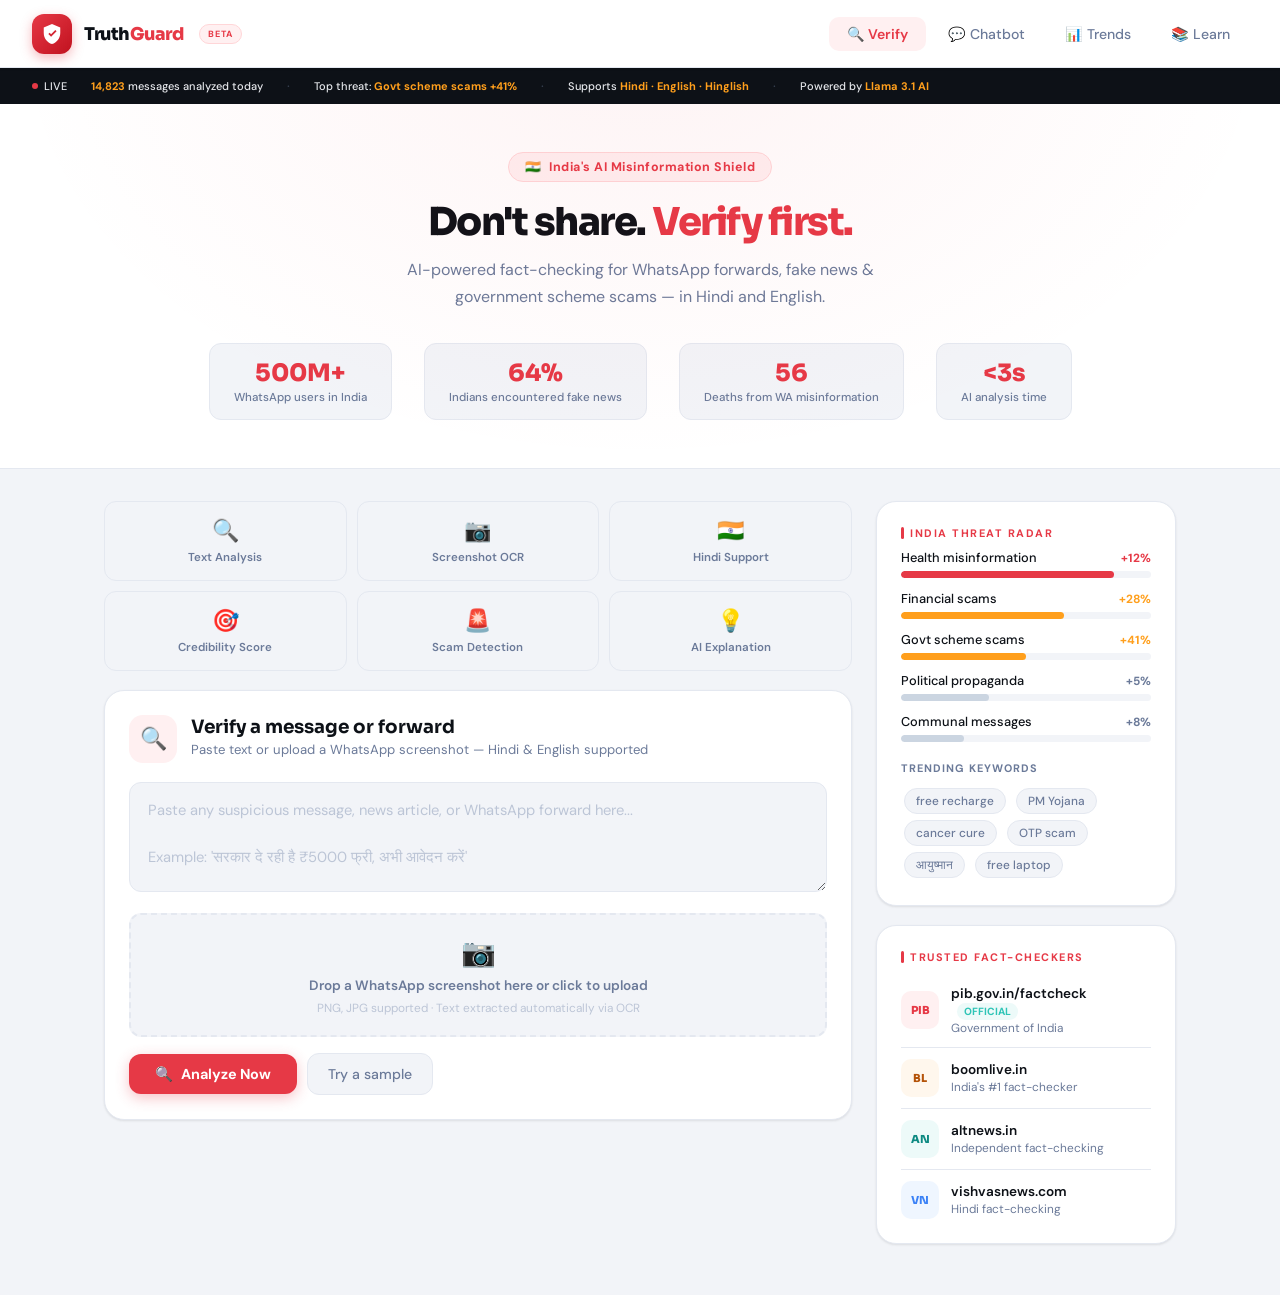
==== index.html @ 15c0749d "TruthGuard AI prototype" ====
<!DOCTYPE html>
<html lang="en">
<head>
<meta charset="UTF-8"/>
<meta name="viewport" content="width=device-width, initial-scale=1.0"/>
<title>TruthGuard AI</title>
<link href="https://fonts.googleapis.com/css2?family=Sora:wght@300;400;500;600;700;800&family=DM+Sans:ital,wght@0,300;0,400;0,500;0,600;1,400&display=swap" rel="stylesheet"/>
<style>
:root {
  --white: #ffffff;
  --bg: #F2F4F8;
  --surface: #ffffff;
  --border: #E4E8F0;
  --text: #0D1117;
  --muted: #6B7A99;
  --red: #E63946;
  --red-light: #FFF0F1;
  --red-mid: #FFD6D8;
  --amber: #FF9F1C;
  --amber-light: #FFF7ED;
  --green: #2EC4B6;
  --green-light: #EDFAF9;
  --blue: #3B82F6;
  --blue-light: #EFF6FF;
  --purple: #8B5CF6;
  --purple-light: #F5F3FF;
  --shadow-sm: 0 1px 3px rgba(0,0,0,0.06), 0 1px 2px rgba(0,0,0,0.04);
  --shadow: 0 4px 16px rgba(0,0,0,0.08);
  --shadow-lg: 0 12px 40px rgba(0,0,0,0.12);
  --radius: 20px;
  --radius-sm: 12px;
}
 
* { margin: 0; padding: 0; box-sizing: border-box; }
body { background: var(--bg); color: var(--text); font-family: 'DM Sans', sans-serif; min-height: 100vh; }
h1,h2,h3,h4 { font-family: 'Sora', sans-serif; }
 
/* ── SCROLLBAR ── */
::-webkit-scrollbar { width: 4px; }
::-webkit-scrollbar-track { background: transparent; }
::-webkit-scrollbar-thumb { background: var(--border); border-radius: 4px; }
 
/* ── NAV ── */
nav {
  background: var(--white);
  border-bottom: 1px solid var(--border);
  padding: 0 2rem;
  display: flex; align-items: center; justify-content: space-between;
  height: 68px;
  position: sticky; top: 0; z-index: 200;
  box-shadow: var(--shadow-sm);
}
.nav-brand { display: flex; align-items: center; gap: 12px; }
.nav-logo {
  width: 40px; height: 40px;
  background: linear-gradient(135deg, var(--red) 0%, #C1121F 100%);
  border-radius: 12px;
  display: flex; align-items: center; justify-content: center;
  box-shadow: 0 4px 12px rgba(230,57,70,0.35);
}
.nav-logo svg { width: 22px; height: 22px; fill: white; }
.nav-name { font-family: 'Sora', sans-serif; font-size: 1.1rem; font-weight: 800; color: var(--text); letter-spacing: -0.5px; }
.nav-name span { color: var(--red); }
.nav-pill { background: var(--red-light); color: var(--red); font-size: 9px; font-weight: 700; padding: 3px 8px; border-radius: 20px; letter-spacing: 1px; border: 1px solid var(--red-mid); margin-left: 4px; }
.nav-tabs { display: flex; gap: 4px; }
.tab-btn {
  background: none; border: none; color: var(--muted);
  padding: 8px 18px; border-radius: 10px;
  cursor: pointer; font-size: .88rem; font-weight: 500;
  transition: all .2s; font-family: 'DM Sans', sans-serif;
  display: flex; align-items: center; gap: 6px;
}
.tab-btn.active { background: var(--red-light); color: var(--red); font-weight: 600; }
.tab-btn:hover:not(.active) { background: var(--bg); color: var(--text); }
 
/* ── LIVE TICKER ── */
.ticker {
  background: var(--text);
  padding: 9px 2rem;
  display: flex; align-items: center; gap: 24px;
  font-size: 11px; color: #9CA3AF; overflow: hidden;
}
.ticker-live { display: flex; align-items: center; gap: 6px; }
.ticker-dot { width: 6px; height: 6px; background: var(--red); border-radius: 50%; animation: blink 1.5s infinite; flex-shrink: 0; }
@keyframes blink { 0%,100%{opacity:1;transform:scale(1)} 50%{opacity:.5;transform:scale(0.8)} }
.ticker-text { color: #E5E7EB; font-weight: 500; font-size: 11px; }
.ticker-text strong { color: #FF9F1C; font-weight: 700; }
.ticker-sep { color: #374151; font-size: 14px; }
 
/* ── HERO ── */
.hero {
  background: var(--white);
  padding: 3rem 2rem;
  text-align: center;
  border-bottom: 1px solid var(--border);
  position: relative; overflow: hidden;
}
.hero::before {
  content: '';
  position: absolute; inset: 0;
  background: radial-gradient(ellipse at 50% -20%, rgba(230,57,70,0.06) 0%, transparent 70%);
}
.hero-badge {
  display: inline-flex; align-items: center; gap: 8px;
  background: var(--red-light); color: var(--red);
  font-size: .78rem; font-weight: 700; padding: 6px 16px;
  border-radius: 20px; border: 1px solid var(--red-mid);
  margin-bottom: 1.2rem; letter-spacing: .5px;
}
.hero h1 {
  font-size: 2.4rem; font-weight: 800; color: var(--text);
  letter-spacing: -1.5px; line-height: 1.1;
  margin-bottom: .8rem;
}
.hero h1 span { color: var(--red); }
.hero p { color: var(--muted); font-size: 1rem; max-width: 520px; margin: 0 auto 2rem; line-height: 1.7; }
.hero-stats {
  display: flex; justify-content: center; gap: 2rem; flex-wrap: wrap;
}
.hero-stat {
  background: var(--bg); border-radius: var(--radius-sm);
  padding: 14px 24px; border: 1px solid var(--border);
}
.hero-stat-num { font-family: 'Sora', sans-serif; font-size: 1.5rem; font-weight: 800; color: var(--red); }
.hero-stat-label { font-size: .72rem; color: var(--muted); margin-top: 2px; font-weight: 500; }
 
/* ── MAIN ── */
.main { max-width: 1120px; margin: 0 auto; padding: 2rem 1.5rem; }
.layout { display: grid; grid-template-columns: 1fr 300px; gap: 1.5rem; align-items: start; }
.page { display: none; }
.page.active { display: block; }
 
/* ── CARDS ── */
.card {
  background: var(--white);
  border: 1px solid var(--border);
  border-radius: var(--radius);
  padding: 1.5rem;
  margin-bottom: 1.2rem;
  box-shadow: var(--shadow-sm);
  transition: box-shadow .2s;
}
.card:hover { box-shadow: var(--shadow); }
.card-tag {
  font-size: .68rem; font-weight: 700; letter-spacing: 1.5px;
  color: var(--red); text-transform: uppercase; margin-bottom: .6rem;
  display: flex; align-items: center; gap: 6px;
}
.card-tag::before { content:''; display:inline-block; width:3px; height:12px; background:var(--red); border-radius:2px; }
 
/* ── INPUT SECTION ── */
.input-top { display: flex; align-items: flex-start; gap: 14px; margin-bottom: 1.2rem; }
.input-icon-wrap {
  width: 48px; height: 48px; flex-shrink: 0;
  background: var(--red-light); border-radius: 14px;
  display: flex; align-items: center; justify-content: center; font-size: 22px;
}
.input-heading { font-family: 'Sora', sans-serif; font-size: 1.15rem; font-weight: 700; color: var(--text); margin-bottom: 3px; }
.input-sub { font-size: .82rem; color: var(--muted); }
textarea {
  width: 100%; background: var(--bg); border: 1.5px solid var(--border);
  border-radius: var(--radius-sm); color: var(--text);
  padding: 1rem 1.1rem; font-size: .92rem; resize: vertical; min-height: 110px;
  font-family: 'DM Sans', sans-serif; transition: all .2s; line-height: 1.6;
}
textarea:focus { outline: none; border-color: var(--red); background: var(--white); box-shadow: 0 0 0 3px rgba(230,57,70,0.08); }
textarea::placeholder { color: #BCC5D6; }
 
/* ── UPLOAD ── */
.upload-zone {
  border: 2px dashed var(--border); border-radius: var(--radius-sm);
  padding: 1.2rem; text-align: center; cursor: pointer;
  transition: all .25s; background: var(--bg); margin: 1rem 0;
  display: flex; flex-direction: column; align-items: center; gap: 6px;
}
.upload-zone:hover { border-color: var(--red); background: var(--red-light); }
.upload-zone-icon { font-size: 28px; }
.upload-zone-text { font-size: .85rem; font-weight: 600; color: var(--muted); }
.upload-zone-sub { font-size: .74rem; color: #BCC5D6; }
 
/* ── BUTTONS ── */
.btn-row { display: flex; gap: 10px; align-items: center; flex-wrap: wrap; }
.btn-primary {
  background: var(--red); color: white; border: none;
  padding: 11px 26px; border-radius: 12px; font-size: .9rem; font-weight: 700;
  cursor: pointer; font-family: 'DM Sans', sans-serif;
  display: inline-flex; align-items: center; gap: 8px;
  box-shadow: 0 4px 14px rgba(230,57,70,0.3);
  transition: all .2s;
}
.btn-primary:hover { background: #C1121F; transform: translateY(-1px); box-shadow: 0 6px 20px rgba(230,57,70,0.4); }
.btn-primary:disabled { background: var(--border); color: var(--muted); cursor: not-allowed; transform: none; box-shadow: none; }
.btn-secondary {
  background: var(--bg); color: var(--muted); border: 1.5px solid var(--border);
  padding: 11px 20px; border-radius: 12px; font-size: .88rem; font-weight: 500;
  cursor: pointer; font-family: 'DM Sans', sans-serif; transition: all .2s;
}
.btn-secondary:hover { background: var(--border); color: var(--text); }
 
/* ── RESULT ── */
.result-top {
  display: flex; align-items: center; gap: 1.5rem; flex-wrap: wrap;
}
.score-circle {
  width: 90px; height: 90px; border-radius: 50%;
  border: 6px solid var(--border);
  display: flex; flex-direction: column; align-items: center; justify-content: center;
  flex-shrink: 0; transition: all .5s;
}
.score-num { font-family: 'Sora', sans-serif; font-size: 1.8rem; font-weight: 800; line-height: 1; }
.score-sub { font-size: .58rem; color: var(--muted); font-weight: 500; margin-top: 2px; }
.verdict-chip {
  display: inline-flex; align-items: center; gap: 7px;
  padding: 7px 16px; border-radius: 20px; font-weight: 700;
  font-size: .78rem; letter-spacing: .5px; border: 1.5px solid;
  font-family: 'Sora', sans-serif;
}
.verdict-dot { width: 7px; height: 7px; border-radius: 50%; flex-shrink: 0; }
 
/* ── TAGS ── */
.tags { display: flex; flex-wrap: wrap; gap: 7px; margin-top: .6rem; }
.tag {
  padding: 5px 13px; border-radius: 20px; font-size: .74rem; font-weight: 600;
  border: 1.5px solid; display: inline-flex; align-items: center; gap: 5px;
}
.tag-red { background: var(--red-light); color: #C1121F; border-color: var(--red-mid); }
.tag-amber { background: var(--amber-light); color: #B45309; border-color: #FDE68A; }
.tag-green { background: var(--green-light); color: #0D8A82; border-color: #A7F3D0; }
 
/* ── RED FLAGS ── */
.flag-item {
  display: flex; align-items: flex-start; gap: 10px;
  background: #FFFBF0; border: 1.5px solid #FDE68A;
  border-radius: 12px; padding: 11px 14px; margin-bottom: 8px;
}
.flag-emoji { font-size: 14px; flex-shrink: 0; margin-top: 1px; }
.flag-text { font-size: .83rem; color: #92400E; line-height: 1.5; }
 
/* ── EXPLANATION BOXES ── */
.explain-box {
  background: #F8FAFF; border: 1.5px solid #E0E7FF;
  border-radius: var(--radius-sm); padding: 1rem 1.1rem; margin-bottom: .8rem;
}
.explain-text { font-size: .88rem; color: #374151; line-height: 1.75; }
.hindi-box {
  background: #FFFBF5; border: 1.5px solid #FDE68A;
  border-radius: var(--radius-sm); padding: 1rem 1.1rem;
  display: flex; gap: 10px; align-items: flex-start;
}
.hindi-text { font-size: .85rem; color: #92400E; line-height: 1.7; }
 
/* ── ACTION BOX ── */
.action-box {
  background: var(--text); border-radius: var(--radius-sm);
  padding: 1rem 1.2rem; display: flex; align-items: center; gap: 12px; margin-bottom: 1rem;
}
.action-text { font-size: .88rem; color: #E5E7EB; line-height: 1.6; font-weight: 500; }
 
/* ── SOURCE LINKS ── */
.source-link {
  display: inline-flex; align-items: center; gap: 6px;
  background: var(--green-light); color: #0D8A82;
  border: 1.5px solid #A7F3D0; padding: 6px 14px;
  border-radius: 10px; font-size: .8rem; font-weight: 600;
  margin: 4px; text-decoration: none; transition: all .2s;
}
.source-link:hover { background: #D1FAF7; }
 
/* ── SIDEBAR ── */
.sidebar-section { margin-bottom: 1.2rem; }
.stat-row { margin-bottom: 12px; }
.stat-head { display: flex; justify-content: space-between; align-items: center; margin-bottom: 5px; }
.stat-name { font-size: .8rem; font-weight: 500; color: var(--text); }
.stat-change { font-size: .74rem; font-weight: 700; }
.stat-bar-bg { background: var(--bg); border-radius: 6px; height: 7px; overflow: hidden; }
.stat-bar { height: 7px; border-radius: 6px; transition: width 1.2s cubic-bezier(.22,1,.36,1); }
.kw-pill {
  display: inline-block; background: var(--bg); color: var(--muted);
  border: 1px solid var(--border); padding: 4px 11px;
  border-radius: 20px; font-size: .74rem; margin: 3px; font-weight: 500;
}
 
/* ── TRUSTED SOURCES LIST ── */
.source-row {
  display: flex; align-items: center; gap: 12px;
  padding: 11px 0; border-bottom: 1px solid var(--border);
}
.source-row:last-child { border-bottom: none; padding-bottom: 0; }
.source-avatar {
  width: 38px; height: 38px; border-radius: 10px;
  display: flex; align-items: center; justify-content: center;
  font-size: 11px; font-weight: 800; flex-shrink: 0;
  font-family: 'Sora', sans-serif;
}
.source-name { font-size: .85rem; font-weight: 600; color: var(--text); }
.source-desc { font-size: .74rem; color: var(--muted); margin-top: 1px; }
.source-official { font-size: .65rem; font-weight: 700; color: var(--green); background: var(--green-light); padding: 2px 7px; border-radius: 10px; margin-left: 6px; }
 
/* ── FEATURE ICONS ROW ── */
.feature-grid { display: grid; grid-template-columns: repeat(3,1fr); gap: 10px; }
.feature-item {
  background: var(--bg); border-radius: var(--radius-sm);
  padding: 14px 10px; text-align: center; border: 1.5px solid var(--border);
  transition: all .2s; cursor: default;
}
.feature-item:hover { border-color: var(--red); background: var(--red-light); }
.feature-icon { font-size: 22px; margin-bottom: 6px; }
.feature-label { font-size: .72rem; font-weight: 600; color: var(--muted); line-height: 1.3; }
 
/* ── CHAT ── */
.chat-box {
  height: 360px; overflow-y: auto;
  background: var(--bg); border: 1.5px solid var(--border);
  border-radius: var(--radius-sm); padding: 1rem;
  margin-bottom: 1rem; display: flex; flex-direction: column; gap: .75rem;
}
.msg { max-width: 80%; padding: .75rem 1rem; border-radius: 16px; font-size: .88rem; line-height: 1.6; }
.msg.user { background: var(--red); color: white; align-self: flex-end; border-bottom-right-radius: 4px; }
.msg.bot { background: white; color: var(--text); align-self: flex-start; border-bottom-left-radius: 4px; border: 1.5px solid var(--border); }
.chat-row { display: flex; gap: 8px; }
.chat-row input {
  flex: 1; background: white; border: 1.5px solid var(--border);
  border-radius: 12px; color: var(--text); padding: 10px 14px;
  font-size: .9rem; font-family: 'DM Sans', sans-serif; transition: all .2s;
}
.chat-row input:focus { outline: none; border-color: var(--red); }
 
/* ── SUGGESTED ── */
.suggest-btn {
  width: 100%; background: var(--bg); border: 1.5px solid var(--border);
  border-radius: 10px; color: var(--text); padding: 10px 14px;
  margin-bottom: 7px; cursor: pointer; text-align: left;
  font-size: .82rem; font-weight: 500; font-family: 'DM Sans', sans-serif;
  transition: all .2s; display: flex; align-items: center; gap: 8px;
}
.suggest-btn:hover { border-color: var(--red); background: var(--red-light); color: var(--red); }
 
/* ── TRENDS ── */
.stat-card-grid { display: grid; grid-template-columns: 1fr 1fr; gap: 10px; margin-bottom: 1.2rem; }
.stat-card { border-radius: var(--radius-sm); padding: 16px; text-align: center; border: 1.5px solid; }
.stat-card-num { font-family: 'Sora', sans-serif; font-size: 1.6rem; font-weight: 800; }
.stat-card-label { font-size: .72rem; color: var(--muted); margin-top: 4px; line-height: 1.4; }
.total-band {
  background: var(--text); border-radius: var(--radius);
  padding: 1.4rem 1.5rem; margin-bottom: 1.2rem;
  display: flex; align-items: center; justify-content: space-between;
}
.total-band-num { font-family: 'Sora', sans-serif; font-size: 2.2rem; font-weight: 800; color: white; }
.total-band-label { font-size: .78rem; color: #9CA3AF; margin-top: 2px; }
.live-badge { background: var(--red); color: white; font-size: .68rem; font-weight: 700; padding: 5px 12px; border-radius: 20px; letter-spacing: .5px; }
 
/* ── LEARN ── */
.learn-card {
  background: white; border: 1.5px solid var(--border);
  border-radius: var(--radius); padding: 1.4rem;
  margin-bottom: 1rem; overflow: hidden; position: relative;
  box-shadow: var(--shadow-sm);
}
.learn-stripe {
  position: absolute; left: 0; top: 0; bottom: 0; width: 5px;
}
.learn-num { font-size: .68rem; font-weight: 700; letter-spacing: 1.5px; color: var(--muted); margin-bottom: .4rem; text-transform: uppercase; }
.learn-title { font-family: 'Sora', sans-serif; font-size: 1rem; font-weight: 700; color: var(--text); margin-bottom: .7rem; }
.learn-body { font-size: .85rem; color: var(--muted); line-height: 1.75; }
 
/* ── QUIZ ── */
.quiz-opt {
  width: 100%; background: var(--bg); border: 1.5px solid var(--border);
  border-radius: 12px; color: var(--text); padding: 11px 14px;
  margin-bottom: .6rem; cursor: pointer; text-align: left;
  font-size: .85rem; font-weight: 500; transition: all .2s;
  font-family: 'DM Sans', sans-serif;
}
.quiz-opt:hover:not(:disabled) { border-color: var(--red); background: var(--red-light); color: var(--red); }
.quiz-opt.correct { border-color: var(--green); background: var(--green-light); color: #0D8A82; }
.quiz-opt.wrong { border-color: var(--red); background: var(--red-light); color: var(--red); }
.quiz-opt:disabled { cursor: not-allowed; opacity: .7; }
 
/* ── RULES LIST ── */
.rule-item { display: flex; gap: 12px; align-items: flex-start; margin-bottom: 12px; }
.rule-num {
  width: 26px; height: 26px; border-radius: 8px; flex-shrink: 0;
  display: flex; align-items: center; justify-content: center;
  font-size: .78rem; font-weight: 700; font-family: 'Sora', sans-serif;
}
.rule-text { font-size: .83rem; color: var(--muted); line-height: 1.6; }
.rule-text strong { color: var(--text); }
 
/* ── MISC ── */
.spinner {
  display: inline-block; width: 16px; height: 16px;
  border: 2px solid var(--red-mid); border-top-color: var(--red);
  border-radius: 50%; animation: spin .7s linear infinite; vertical-align: middle;
}
@keyframes spin { to { transform: rotate(360deg); } }
.hidden { display: none !important; }
.section-label { font-size: .68rem; font-weight: 700; letter-spacing: 1.5px; color: var(--red); text-transform: uppercase; margin-bottom: .5rem; }
 
/* ── RESPONSIVE ── */
@media (max-width: 768px) {
  .layout { grid-template-columns: 1fr; }
  .hero h1 { font-size: 1.7rem; }
  .hero-stats { gap: 1rem; }
  .tab-btn { padding: 7px 10px; font-size: .8rem; }
  .ticker { gap: 12px; }
  .feature-grid { grid-template-columns: repeat(3,1fr); }
}
</style>
</head>
<body>
 
<!-- NAV -->
<nav>
  <div class="nav-brand">
    <div class="nav-logo">
      <svg viewBox="0 0 24 24"><path d="M12 1L3 5v6c0 5.55 3.84 10.74 9 12 5.16-1.26 9-6.45 9-12V5l-9-4zm-1 14l-3-3 1.41-1.41L11 12.17l4.59-4.58L17 9l-6 6z"/></svg>
    </div>
    <div>
      <div class="nav-name">Truth<span>Guard</span></div>
    </div>
    <span class="nav-pill">BETA</span>
  </div>
  <div class="nav-tabs">
    <button class="tab-btn active" onclick="showTab('check',this)">🔍 Verify</button>
    <button class="tab-btn" onclick="showTab('chat',this)">💬 Chatbot</button>
    <button class="tab-btn" onclick="showTab('trends',this)">📊 Trends</button>
    <button class="tab-btn" onclick="showTab('learn',this)">📚 Learn</button>
  </div>
</nav>
 
<!-- TICKER -->
<div class="ticker">
  <div class="ticker-live">
    <div class="ticker-dot"></div>
    <span class="ticker-text">LIVE</span>
  </div>
  <span class="ticker-text"><strong>14,823</strong> messages analyzed today</span>
  <span class="ticker-sep">·</span>
  <span class="ticker-text">Top threat: <strong>Govt scheme scams +41%</strong></span>
  <span class="ticker-sep">·</span>
  <span class="ticker-text">Supports <strong>Hindi · English · Hinglish</strong></span>
  <span class="ticker-sep">·</span>
  <span class="ticker-text">Powered by <strong>Llama 3.1 AI</strong></span>
</div>
 
<!-- HERO -->
<div class="hero">
  <div class="hero-badge">
    <span>🇮🇳</span> India's AI Misinformation Shield
  </div>
  <h1>Don't share. <span>Verify first.</span></h1>
  <p>AI-powered fact-checking for WhatsApp forwards, fake news & government scheme scams — in Hindi and English.</p>
  <div class="hero-stats">
    <div class="hero-stat">
      <div class="hero-stat-num">500M+</div>
      <div class="hero-stat-label">WhatsApp users in India</div>
    </div>
    <div class="hero-stat">
      <div class="hero-stat-num">64%</div>
      <div class="hero-stat-label">Indians encountered fake news</div>
    </div>
    <div class="hero-stat">
      <div class="hero-stat-num">56</div>
      <div class="hero-stat-label">Deaths from WA misinformation</div>
    </div>
    <div class="hero-stat">
      <div class="hero-stat-num">&lt;3s</div>
      <div class="hero-stat-label">AI analysis time</div>
    </div>
  </div>
</div>
 
<!-- MAIN -->
<div class="main">
 
<!-- ══ VERIFY PAGE ══ -->
<div id="tab-check" class="page active">
  <div class="layout">
    <div>
      <!-- Feature icons -->
      <div class="feature-grid" style="margin-bottom:1.2rem">
        <div class="feature-item">
          <div class="feature-icon">🔍</div>
          <div class="feature-label">Text Analysis</div>
        </div>
        <div class="feature-item">
          <div class="feature-icon">📷</div>
          <div class="feature-label">Screenshot OCR</div>
        </div>
        <div class="feature-item">
          <div class="feature-icon">🇮🇳</div>
          <div class="feature-label">Hindi Support</div>
        </div>
        <div class="feature-item">
          <div class="feature-icon">🎯</div>
          <div class="feature-label">Credibility Score</div>
        </div>
        <div class="feature-item">
          <div class="feature-icon">🚨</div>
          <div class="feature-label">Scam Detection</div>
        </div>
        <div class="feature-item">
          <div class="feature-icon">💡</div>
          <div class="feature-label">AI Explanation</div>
        </div>
      </div>
 
      <!-- Input card -->
      <div class="card">
        <div class="input-top">
          <div class="input-icon-wrap">🔍</div>
          <div>
            <div class="input-heading">Verify a message or forward</div>
            <div class="input-sub">Paste text or upload a WhatsApp screenshot — Hindi & English supported</div>
          </div>
        </div>
        <textarea id="inputText" placeholder="Paste any suspicious message, news article, or WhatsApp forward here...&#10;&#10;Example: 'सरकार दे रही है ₹5000 फ्री, अभी आवेदन करें'"></textarea>
        <div class="upload-zone" onclick="document.getElementById('imgInput').click()" id="uploadZone">
          <div class="upload-zone-icon">📷</div>
          <div class="upload-zone-text">Drop a WhatsApp screenshot here or click to upload</div>
          <div class="upload-zone-sub">PNG, JPG supported · Text extracted automatically via OCR</div>
        </div>
        <input type="file" id="imgInput" accept="image/*" style="display:none" onchange="handleImage(this)"/>
        <div class="btn-row">
          <button class="btn-primary" id="analyzeBtn" onclick="analyze()">
            <span>🔍</span> Analyze Now
          </button>
          <button class="btn-secondary" onclick="loadSample()">Try a sample</button>
          <span id="loadingSpinner" class="hidden" style="font-size:.85rem;color:var(--muted)">
            <span class="spinner"></span> Analyzing...
          </span>
        </div>
      </div>
 
      <!-- Result -->
      <div id="resultSection" class="hidden">
        <div class="card">
          <div class="card-tag">Analysis result</div>
          <div class="result-top">
            <div class="score-circle" id="scoreRing">
              <span class="score-num" id="scoreNum">--</span>
              <span class="score-sub">/ 100</span>
            </div>
            <div style="flex:1">
              <div style="margin-bottom:.8rem">
                <span class="verdict-chip" id="verdictBadge">
                  <span class="verdict-dot" id="verdictDot"></span>
                  <span id="verdictText">--</span>
                </span>
              </div>
              <div style="font-size:.72rem;font-weight:700;letter-spacing:1px;color:var(--muted);text-transform:uppercase;margin-bottom:.4rem">Manipulation Techniques</div>
              <div id="techTags" class="tags"></div>
            </div>
          </div>
        </div>
 
        <div class="card">
          <div class="card-tag">Red flags detected</div>
          <div id="redFlags"></div>
        </div>
 
        <div class="card">
          <div class="card-tag">Why is this suspicious?</div>
          <div class="explain-box">
            <p class="explain-text" id="explanation"></p>
          </div>
          <div class="hindi-box">
            <span style="font-size:1.2rem;flex-shrink:0">🇮🇳</span>
            <span class="hindi-text" id="explanationHindi"></span>
          </div>
        </div>
 
        <div class="card">
          <div class="card-tag">What should you do?</div>
          <div class="action-box">
            <span style="font-size:20px">💡</span>
            <span class="action-text" id="recommendedAction"></span>
          </div>
          <div style="font-size:.72rem;font-weight:700;letter-spacing:1px;color:var(--muted);text-transform:uppercase;margin-bottom:.6rem">Verify with trusted sources</div>
          <div id="factSources"></div>
        </div>
      </div>
    </div>
 
    <!-- SIDEBAR -->
    <div>
      <div class="card">
        <div class="card-tag">India threat radar</div>
        <div>
          <div class="stat-row">
            <div class="stat-head"><span class="stat-name">Health misinformation</span><span class="stat-change" style="color:var(--red)">+12%</span></div>
            <div class="stat-bar-bg"><div class="stat-bar" style="background:var(--red);width:85%"></div></div>
          </div>
          <div class="stat-row">
            <div class="stat-head"><span class="stat-name">Financial scams</span><span class="stat-change" style="color:var(--amber)">+28%</span></div>
            <div class="stat-bar-bg"><div class="stat-bar" style="background:var(--amber);width:65%"></div></div>
          </div>
          <div class="stat-row">
            <div class="stat-head"><span class="stat-name">Govt scheme scams</span><span class="stat-change" style="color:var(--amber)">+41%</span></div>
            <div class="stat-bar-bg"><div class="stat-bar" style="background:var(--amber);width:50%"></div></div>
          </div>
          <div class="stat-row">
            <div class="stat-head"><span class="stat-name">Political propaganda</span><span class="stat-change" style="color:var(--muted)">+5%</span></div>
            <div class="stat-bar-bg"><div class="stat-bar" style="background:#CBD5E1;width:35%"></div></div>
          </div>
          <div class="stat-row">
            <div class="stat-head"><span class="stat-name">Communal messages</span><span class="stat-change" style="color:var(--muted)">+8%</span></div>
            <div class="stat-bar-bg"><div class="stat-bar" style="background:#CBD5E1;width:25%"></div></div>
          </div>
        </div>
        <div style="margin-top:1.2rem">
          <div style="font-size:.68rem;font-weight:700;letter-spacing:1px;color:var(--muted);text-transform:uppercase;margin-bottom:.6rem">Trending keywords</div>
          <div>
            <span class="kw-pill">free recharge</span>
            <span class="kw-pill">PM Yojana</span>
            <span class="kw-pill">cancer cure</span>
            <span class="kw-pill">OTP scam</span>
            <span class="kw-pill">आयुष्मान</span>
            <span class="kw-pill">free laptop</span>
          </div>
        </div>
      </div>
 
      <div class="card">
        <div class="card-tag">Trusted fact-checkers</div>
        <div class="source-row">
          <div class="source-avatar" style="background:#FFF0F1;color:var(--red)">PIB</div>
          <div>
            <div class="source-name">pib.gov.in/factcheck <span class="source-official">OFFICIAL</span></div>
            <div class="source-desc">Government of India</div>
          </div>
        </div>
        <div class="source-row">
          <div class="source-avatar" style="background:var(--amber-light);color:#B45309">BL</div>
          <div>
            <div class="source-name">boomlive.in</div>
            <div class="source-desc">India's #1 fact-checker</div>
          </div>
        </div>
        <div class="source-row">
          <div class="source-avatar" style="background:var(--green-light);color:#0D8A82">AN</div>
          <div>
            <div class="source-name">altnews.in</div>
            <div class="source-desc">Independent fact-checking</div>
          </div>
        </div>
        <div class="source-row">
          <div class="source-avatar" style="background:var(--blue-light);color:var(--blue)">VN</div>
          <div>
            <div class="source-name">vishvasnews.com</div>
            <div class="source-desc">Hindi fact-checking</div>
          </div>
        </div>
      </div>
    </div>
  </div>
</div>
 
<!-- ══ CHATBOT PAGE ══ -->
<div id="tab-chat" class="page">
  <div class="layout">
    <div>
      <div class="card">
        <div class="input-top" style="margin-bottom:1rem">
          <div class="input-icon-wrap">💬</div>
          <div>
            <div class="input-heading">AI Fact-Check Assistant</div>
            <div class="input-sub">Ask about any claim, forward, or news story in Hindi or English</div>
          </div>
        </div>
        <div class="chat-box" id="chatBox">
          <div class="msg bot">👋 Hi! I'm TruthGuard AI. Paste any suspicious message or ask me to fact-check a claim — in Hindi or English.</div>
        </div>
        <div class="chat-row">
          <input type="text" id="chatInput" placeholder="Ask me to fact-check something..." onkeydown="if(event.key==='Enter')sendChat()"/>
          <button class="btn-primary" onclick="sendChat()">Send</button>
        </div>
      </div>
    </div>
    <div>
      <div class="card">
        <div class="card-tag">Suggested questions</div>
        <button class="suggest-btn" onclick="askSuggested('Is the PM Kisan ₹8000 bonus scheme real?')">
          <span>🏛️</span> Is the PM Kisan ₹8000 bonus real?
        </button>
        <button class="suggest-btn" onclick="askSuggested('How do I identify a WhatsApp scam message?')">
          <span>📱</span> How to identify a WhatsApp scam?
        </button>
        <button class="suggest-btn" onclick="askSuggested('What is boomlive.in and how do I use it?')">
          <span>🔎</span> What is boomlive.in?
        </button>
        <button class="suggest-btn" onclick="askSuggested('How can I verify a government scheme in India?')">
          <span>✅</span> How to verify a govt scheme?
        </button>
        <button class="suggest-btn" onclick="askSuggested('क्या यह सच है कि सरकार फ्री मोबाइल दे रही है?')">
          <span>🇮🇳</span> क्या सरकार फ्री मोबाइल दे रही है?
        </button>
      </div>
    </div>
  </div>
</div>
 
<!-- ══ TRENDS PAGE ══ -->
<div id="tab-trends" class="page">
  <div class="layout">
    <div>
      <div class="total-band">
        <div>
          <div class="total-band-num">14,823</div>
          <div class="total-band-label">Messages analyzed today across India</div>
        </div>
        <div class="live-badge">● LIVE</div>
      </div>
      <div class="card">
        <div class="card-tag">Misinformation categories · India</div>
        <div id="trendsContent">
          <div class="stat-row" style="margin-bottom:16px">
            <div class="stat-head"><span class="stat-name">Health misinformation</span><span class="stat-change" style="color:var(--red)">2,847 · +12%</span></div>
            <div class="stat-bar-bg"><div class="stat-bar" style="background:var(--red);width:85%"></div></div>
          </div>
          <div class="stat-row" style="margin-bottom:16px">
            <div class="stat-head"><span class="stat-name">Financial scams</span><span class="stat-change" style="color:var(--amber)">2,103 · +28%</span></div>
            <div class="stat-bar-bg"><div class="stat-bar" style="background:var(--amber);width:65%"></div></div>
          </div>
          <div class="stat-row" style="margin-bottom:16px">
            <div class="stat-head"><span class="stat-name">Political propaganda</span><span class="stat-change" style="color:var(--muted)">1,876 · +5%</span></div>
            <div class="stat-bar-bg"><div class="stat-bar" style="background:#CBD5E1;width:55%"></div></div>
          </div>
          <div class="stat-row" style="margin-bottom:16px">
            <div class="stat-head"><span class="stat-name">Govt scheme scams</span><span class="stat-change" style="color:var(--amber)">1,654 · +41%</span></div>
            <div class="stat-bar-bg"><div class="stat-bar" style="background:var(--amber);width:48%"></div></div>
          </div>
          <div class="stat-row">
            <div class="stat-head"><span class="stat-name">Communal messages</span><span class="stat-change" style="color:var(--muted)">1,203 · +8%</span></div>
            <div class="stat-bar-bg"><div class="stat-bar" style="background:#CBD5E1;width:35%"></div></div>
          </div>
        </div>
      </div>
      <div class="card">
        <div class="card-tag">Trending keywords right now</div>
        <div>
          <span class="kw-pill">free recharge</span>
          <span class="kw-pill">PM Yojana</span>
          <span class="kw-pill">cancer cure</span>
          <span class="kw-pill">OTP scam</span>
          <span class="kw-pill">आयुष्मान</span>
          <span class="kw-pill">free laptop</span>
          <span class="kw-pill">WhatsApp forward</span>
          <span class="kw-pill">बीमारी का इलाज</span>
          <span class="kw-pill">5G radiation</span>
          <span class="kw-pill">Aadhaar scam</span>
        </div>
      </div>
    </div>
    <div>
      <div class="stat-card-grid">
        <div class="stat-card" style="background:var(--red-light);border-color:var(--red-mid)">
          <div class="stat-card-num" style="color:var(--red)">64%</div>
          <div class="stat-card-label">Indians encountered fake news in 2023</div>
        </div>
        <div class="stat-card" style="background:var(--amber-light);border-color:#FDE68A">
          <div class="stat-card-num" style="color:var(--amber)">500M+</div>
          <div class="stat-card-label">WhatsApp users in India</div>
        </div>
        <div class="stat-card" style="background:var(--green-light);border-color:#A7F3D0">
          <div class="stat-card-num" style="color:var(--green)">56</div>
          <div class="stat-card-label">Deaths linked to WA misinformation</div>
        </div>
        <div class="stat-card" style="background:var(--blue-light);border-color:#BFDBFE">
          <div class="stat-card-num" style="color:var(--blue)">12+</div>
          <div class="stat-card-label">Indian languages coming soon</div>
        </div>
      </div>
      <div class="card">
        <div class="card-tag">Most scammed states</div>
        <div style="font-size:.82rem;color:var(--muted);line-height:2">
          🔴 Uttar Pradesh — Financial scams<br>
          🟠 Maharashtra — Health misinformation<br>
          🟡 Bihar — Govt scheme scams<br>
          🟡 Rajasthan — Communal messages<br>
          🟢 Karnataka — Political propaganda
        </div>
      </div>
    </div>
  </div>
</div>
 
<!-- ══ LEARN PAGE ══ -->
<div id="tab-learn" class="page">
  <div class="layout">
    <div>
      <div class="learn-card">
        <div class="learn-stripe" style="background:var(--red)"></div>
        <div style="padding-left:16px">
          <div class="learn-num">Tactic 01</div>
          <div class="learn-title">🚨 Urgency triggers</div>
          <div class="learn-body">Fake messages create artificial time pressure to stop you from thinking critically. Phrases like <em>"Share in 2 hours"</em>, <em>"अभी करें वरना मौका जाएगा"</em>, or <em>"BREAKING — expires tonight"</em> are classic red flags. Real important news doesn't disappear in 2 hours. If a message pressures you to act immediately — pause and verify first.</div>
        </div>
      </div>
      <div class="learn-card">
        <div class="learn-stripe" style="background:var(--amber)"></div>
        <div style="padding-left:16px">
          <div class="learn-num" style="color:var(--amber)">Tactic 02</div>
          <div class="learn-title">😱 Fear-based messaging</div>
          <div class="learn-body">Content designed to scare you overrides rational thinking. Fake health cures, disease outbreak hoaxes, crime exaggeration, and religious threat messages all weaponize fear. The formula: create panic → bypass critical thinking → get shares. Always ask: does a verified news source confirm this?</div>
        </div>
      </div>
      <div class="learn-card">
        <div class="learn-stripe" style="background:var(--green)"></div>
        <div style="padding-left:16px">
          <div class="learn-num" style="color:var(--green)">Tactic 03</div>
          <div class="learn-title">🏛️ Fake government schemes</div>
          <div class="learn-body">India's most dangerous scam category. Messages claim the government is giving free money, phones, gas cylinders, or laptops. Real government schemes are announced only on <strong>pib.gov.in</strong> — never through WhatsApp forwards. Never click unofficial links or share your Aadhaar, OTP, or bank details.</div>
        </div>
      </div>
    </div>
    <div>
      <div class="card" style="margin-bottom:1.2rem">
        <div class="card-tag">Quick quiz</div>
        <div style="font-size:.95rem;font-weight:600;color:var(--text);margin-bottom:1rem;line-height:1.6;font-family:'Sora',sans-serif">You receive: "PM Modi announces ₹8000 for all families — share this link in 1 hour to apply." What do you do?</div>
        <button class="quiz-opt" onclick="quizAnswer(this,false)">Share immediately — sounds official</button>
        <button class="quiz-opt" onclick="quizAnswer(this,false)">Click the link to verify</button>
        <button class="quiz-opt" onclick="quizAnswer(this,true)">Check pib.gov.in — do not share or click</button>
        <button class="quiz-opt" onclick="quizAnswer(this,false)">Forward only to family, not publicly</button>
        <div id="quizFeedback" class="hidden" style="margin-top:1rem;padding:.9rem 1rem;border-radius:12px;font-size:.85rem;font-weight:500;line-height:1.6"></div>
      </div>
 
      <div class="card">
        <div class="card-tag">5 golden rules</div>
        <div class="rule-item">
          <div class="rule-num" style="background:var(--red-light);color:var(--red)">1</div>
          <div class="rule-text">Always check <strong>pib.gov.in</strong> for government scheme claims</div>
        </div>
        <div class="rule-item">
          <div class="rule-num" style="background:var(--amber-light);color:var(--amber)">2</div>
          <div class="rule-text">Never share your <strong>Aadhaar, OTP, or bank details</strong> from a forward</div>
        </div>
        <div class="rule-item">
          <div class="rule-num" style="background:var(--green-light);color:var(--green)">3</div>
          <div class="rule-text">If it says <strong>"forward to 10 people"</strong> — it's almost certainly fake</div>
        </div>
        <div class="rule-item">
          <div class="rule-num" style="background:var(--blue-light);color:var(--blue)">4</div>
          <div class="rule-text">Check <strong>boomlive.in</strong> or <strong>altnews.in</strong> before believing viral claims</div>
        </div>
        <div class="rule-item" style="margin-bottom:0">
          <div class="rule-num" style="background:var(--purple-light);color:var(--purple)">5</div>
          <div class="rule-text">When in doubt — <strong style="color:var(--red)">don't share</strong>. Sharing fake news makes you part of the problem</div>
        </div>
      </div>
    </div>
  </div>
</div>
 
</div><!-- end main -->
 
<script>
  const API = "http://127.0.0.1:5000";
  let chatHistory = [];
 
  function showTab(name, btn) {
    document.querySelectorAll('.page').forEach(p => p.classList.remove('active'));
    document.querySelectorAll('.tab-btn').forEach(b => b.classList.remove('active'));
    document.getElementById('tab-' + name).classList.add('active');
    btn.classList.add('active');
  }
 
  function loadSample() {
    document.getElementById('inputText').value = "🚨 URGENT: सरकार दे रही है सभी परिवारों को ₹8500! PM Kisan Yojana के तहत आज रात 12 बजे से पहले इस लिंक पर क्लिक करें और अपना Aadhaar नंबर दर्ज करें। यह ऑफर सिर्फ 2 घंटे के लिए है। 10 लोगों को forward करें वरना पैसे नहीं मिलेंगे। http://pmkisan-apply.xyz/free-money";
  }
 
  async function handleImage(input) {
    const file = input.files[0];
    if (!file) return;
    const zone = document.getElementById('uploadZone');
    zone.innerHTML = '<div class="upload-zone-icon"><span class="spinner"></span></div><div class="upload-zone-text">Extracting text from image...</div>';
    const form = new FormData();
    form.append('image', file);
    try {
      const res = await fetch(API + '/ocr', { method: 'POST', body: form });
      const data = await res.json();
      if (data.extracted_text) {
        document.getElementById('inputText').value = data.extracted_text;
        zone.innerHTML = '<div class="upload-zone-icon">✅</div><div class="upload-zone-text">Text extracted! Review above and click Analyze.</div>';
      } else {
        zone.innerHTML = '<div class="upload-zone-icon">❌</div><div class="upload-zone-text">Could not extract text. Try a clearer image.</div>';
      }
    } catch {
      zone.innerHTML = '<div class="upload-zone-icon">❌</div><div class="upload-zone-text">OCR failed. Make sure app.py is running.</div>';
    }
  }
 
  async function analyze() {
    const text = document.getElementById('inputText').value.trim();
    if (!text) { alert('Please paste some text first.'); return; }
    document.getElementById('analyzeBtn').disabled = true;
    document.getElementById('loadingSpinner').classList.remove('hidden');
    document.getElementById('resultSection').classList.add('hidden');
    try {
      const res = await fetch(API + '/analyze', {
        method: 'POST', headers: {'Content-Type':'application/json'},
        body: JSON.stringify({ text })
      });
      const data = await res.json();
      if (data.error) throw new Error(data.error);
      renderResult(data);
    } catch(e) {
      alert('Analysis failed: ' + e.message + '\n\nMake sure app.py is running.');
    } finally {
      document.getElementById('analyzeBtn').disabled = false;
      document.getElementById('loadingSpinner').classList.add('hidden');
    }
  }
 
  function renderResult(d) {
    const score = Number(d.credibility_score) || 0;
    const palettes = {
      red:    { border:'#E63946', bg:'#FFF0F1', text:'#C1121F', dot:'#E63946', chipBorder:'#FFD6D8' },
      orange: { border:'#FF9F1C', bg:'#FFF7ED', text:'#B45309', dot:'#FF9F1C', chipBorder:'#FDE68A' },
      yellow: { border:'#EAB308', bg:'#FEFCE8', text:'#854D0E', dot:'#EAB308', chipBorder:'#FEF08A' },
      green:  { border:'#2EC4B6', bg:'#EDFAF9', text:'#0D8A82', dot:'#2EC4B6', chipBorder:'#A7F3D0' }
    };
    const c = palettes[d.verdict_color] || palettes.orange;
 
    const ring = document.getElementById('scoreRing');
    ring.style.borderColor = c.border;
    ring.style.color = c.text;
    document.getElementById('scoreNum').textContent = score;
 
    const badge = document.getElementById('verdictBadge');
    badge.style.cssText = `background:${c.bg};color:${c.text};border-color:${c.chipBorder};display:inline-flex;align-items:center;gap:7px;padding:7px 16px;border-radius:20px;font-weight:700;font-size:.78rem;letter-spacing:.5px;border:1.5px solid;font-family:'Sora',sans-serif`;
    document.getElementById('verdictDot').style.cssText = `width:7px;height:7px;border-radius:50%;background:${c.dot};flex-shrink:0`;
    document.getElementById('verdictText').textContent = d.verdict || 'UNKNOWN';
 
    document.getElementById('techTags').innerHTML =
      (d.manipulation_techniques && d.manipulation_techniques.length)
        ? d.manipulation_techniques.map(t => `<span class="tag tag-red">⚠️ ${t}</span>`).join('')
        : '<span style="font-size:.82rem;color:var(--muted)">None detected</span>';
 
    document.getElementById('redFlags').innerHTML =
      (d.red_flags && d.red_flags.length)
        ? d.red_flags.map(f => `<div class="flag-item"><span class="flag-emoji">⚠️</span><span class="flag-text">"${f}"</span></div>`).join('')
        : '<div style="font-size:.85rem;color:var(--muted);padding:.5rem 0">No specific red flags found</div>';
 
    document.getElementById('explanation').textContent = d.explanation || '';
    document.getElementById('explanationHindi').textContent = d.explanation_hindi || '';
    document.getElementById('recommendedAction').textContent = d.recommended_action || '';
 
    document.getElementById('factSources').innerHTML =
      (d.fact_check_sources && d.fact_check_sources.length)
        ? d.fact_check_sources.map(s => {
            const url = s.startsWith('http') ? s : 'https://' + s;
            const label = s.replace(/https?:\/\//,'').split('/')[0];
            return `<a href="${url}" target="_blank" class="source-link">✅ ${label}</a>`;
          }).join('')
        : '';
 
    document.getElementById('resultSection').classList.remove('hidden');
    document.getElementById('resultSection').scrollIntoView({ behavior: 'smooth' });
  }
 
  async function sendChat() {
    const input = document.getElementById('chatInput');
    const msg = input.value.trim();
    if (!msg) return;
    input.value = '';
    appendChat(msg, 'user');
    const typingId = 'typing_' + Date.now();
    const box = document.getElementById('chatBox');
    box.innerHTML += `<div class="msg bot" id="${typingId}"><span class="spinner"></span> Thinking...</div>`;
    box.scrollTop = box.scrollHeight;
    chatHistory.push({ role: 'user', content: msg });
    try {
      const res = await fetch(API + '/chat', {
        method: 'POST', headers: {'Content-Type':'application/json'},
        body: JSON.stringify({ message: msg, history: chatHistory })
      });
      const data = await res.json();
      const reply = data.reply || 'Sorry, no response. Try again.';
      document.getElementById(typingId)?.remove();
      chatHistory.push({ role: 'assistant', content: reply });
      appendChat(reply, 'bot');
    } catch {
      document.getElementById(typingId)?.remove();
      appendChat('⚠️ Backend not reachable. Run: python app.py', 'bot');
    }
  }
 
  function appendChat(msg, type) {
    const box = document.getElementById('chatBox');
    box.innerHTML += `<div class="msg ${type}">${msg}</div>`;
    box.scrollTop = box.scrollHeight;
  }
 
  function askSuggested(q) {
    document.getElementById('chatInput').value = q;
    sendChat();
  }
 
  function quizAnswer(btn, correct) {
    document.querySelectorAll('.quiz-opt').forEach(b => b.disabled = true);
    btn.classList.add(correct ? 'correct' : 'wrong');
    if (!correct) document.querySelectorAll('.quiz-opt')[2].classList.add('correct');
    const fb = document.getElementById('quizFeedback');
    fb.classList.remove('hidden');
    fb.style.cssText = `background:${correct?'#EDFAF9':'#FFF0F1'};border:1.5px solid ${correct?'#A7F3D0':'#FFD6D8'};color:${correct?'#0D8A82':'#C1121F'};margin-top:1rem;padding:.9rem 1rem;border-radius:12px;font-size:.85rem;font-weight:500;line-height:1.6`;
    fb.textContent = correct
      ? '✅ Correct! Always verify on pib.gov.in. Never share unverified forwards.'
      : '❌ This is a scam pattern. Real government schemes never ask you to share WhatsApp messages or click unofficial links.';
  }
</script>
</body>
</html>
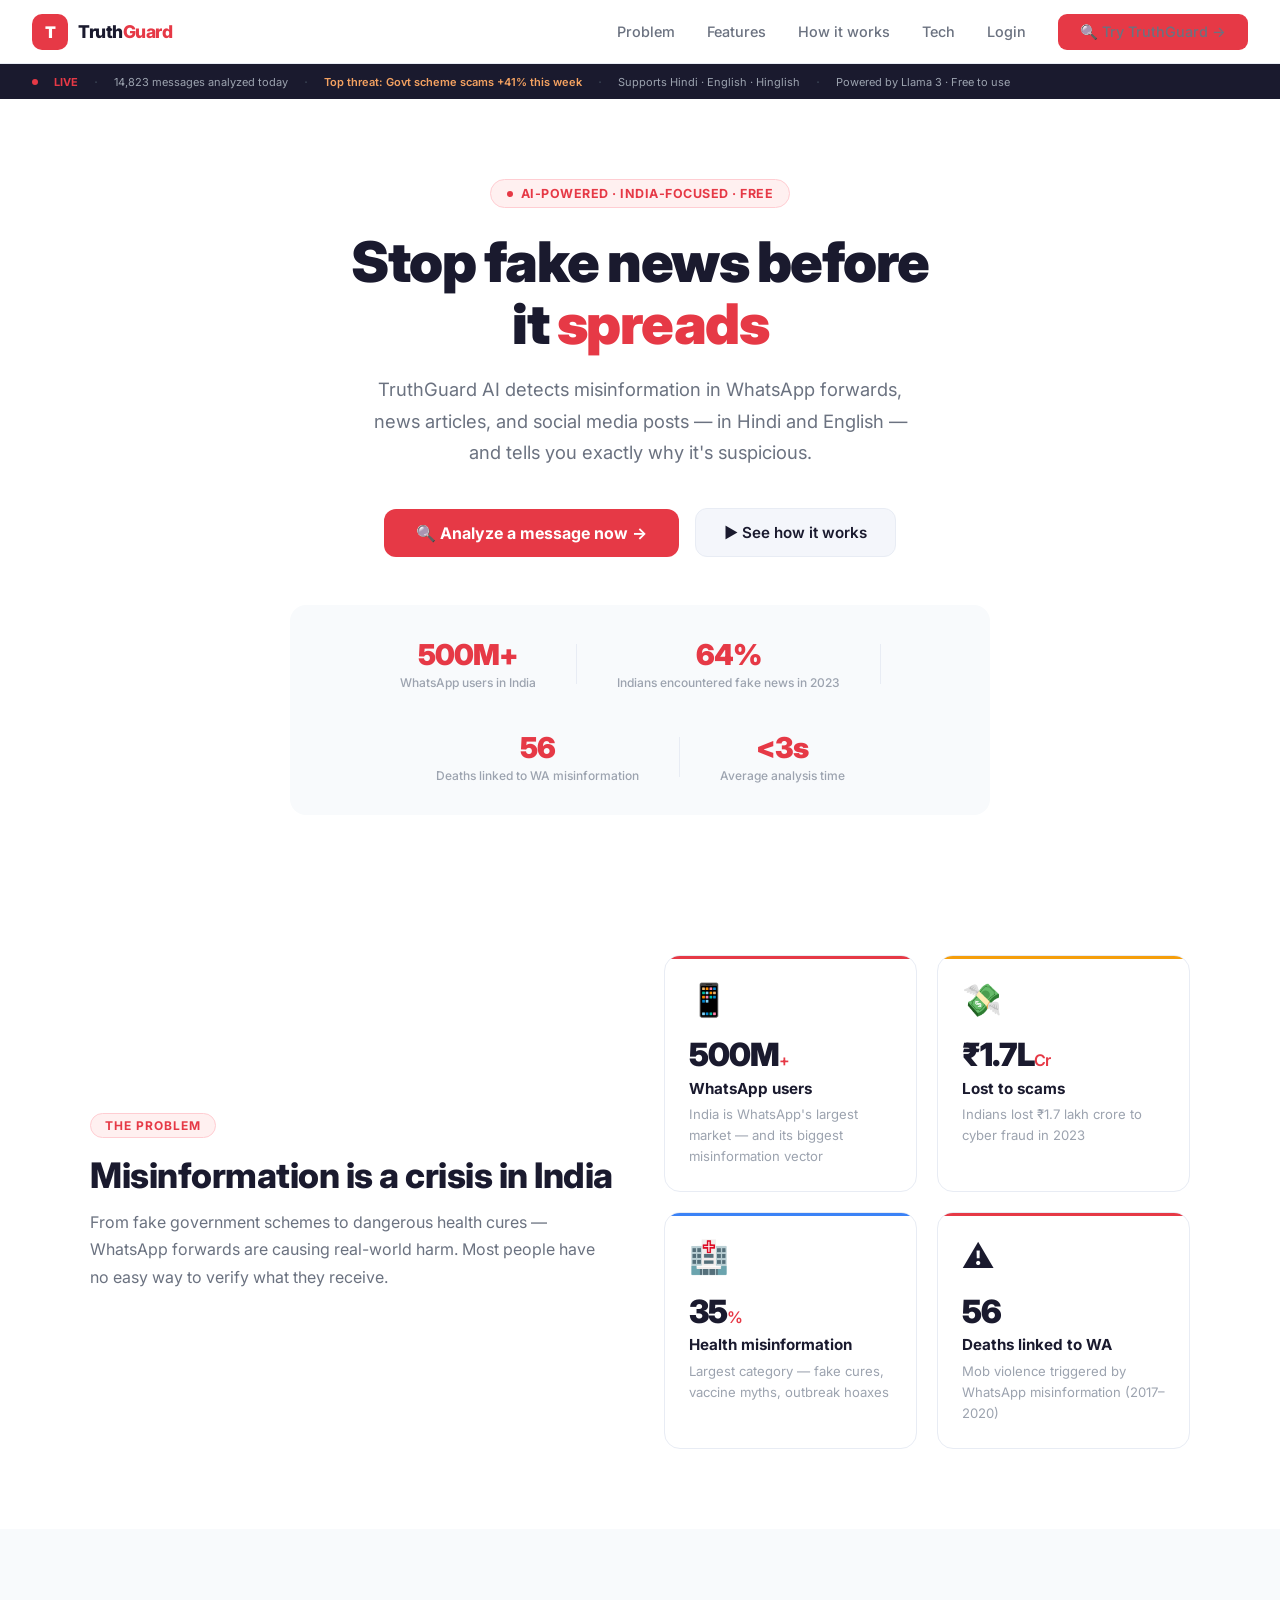
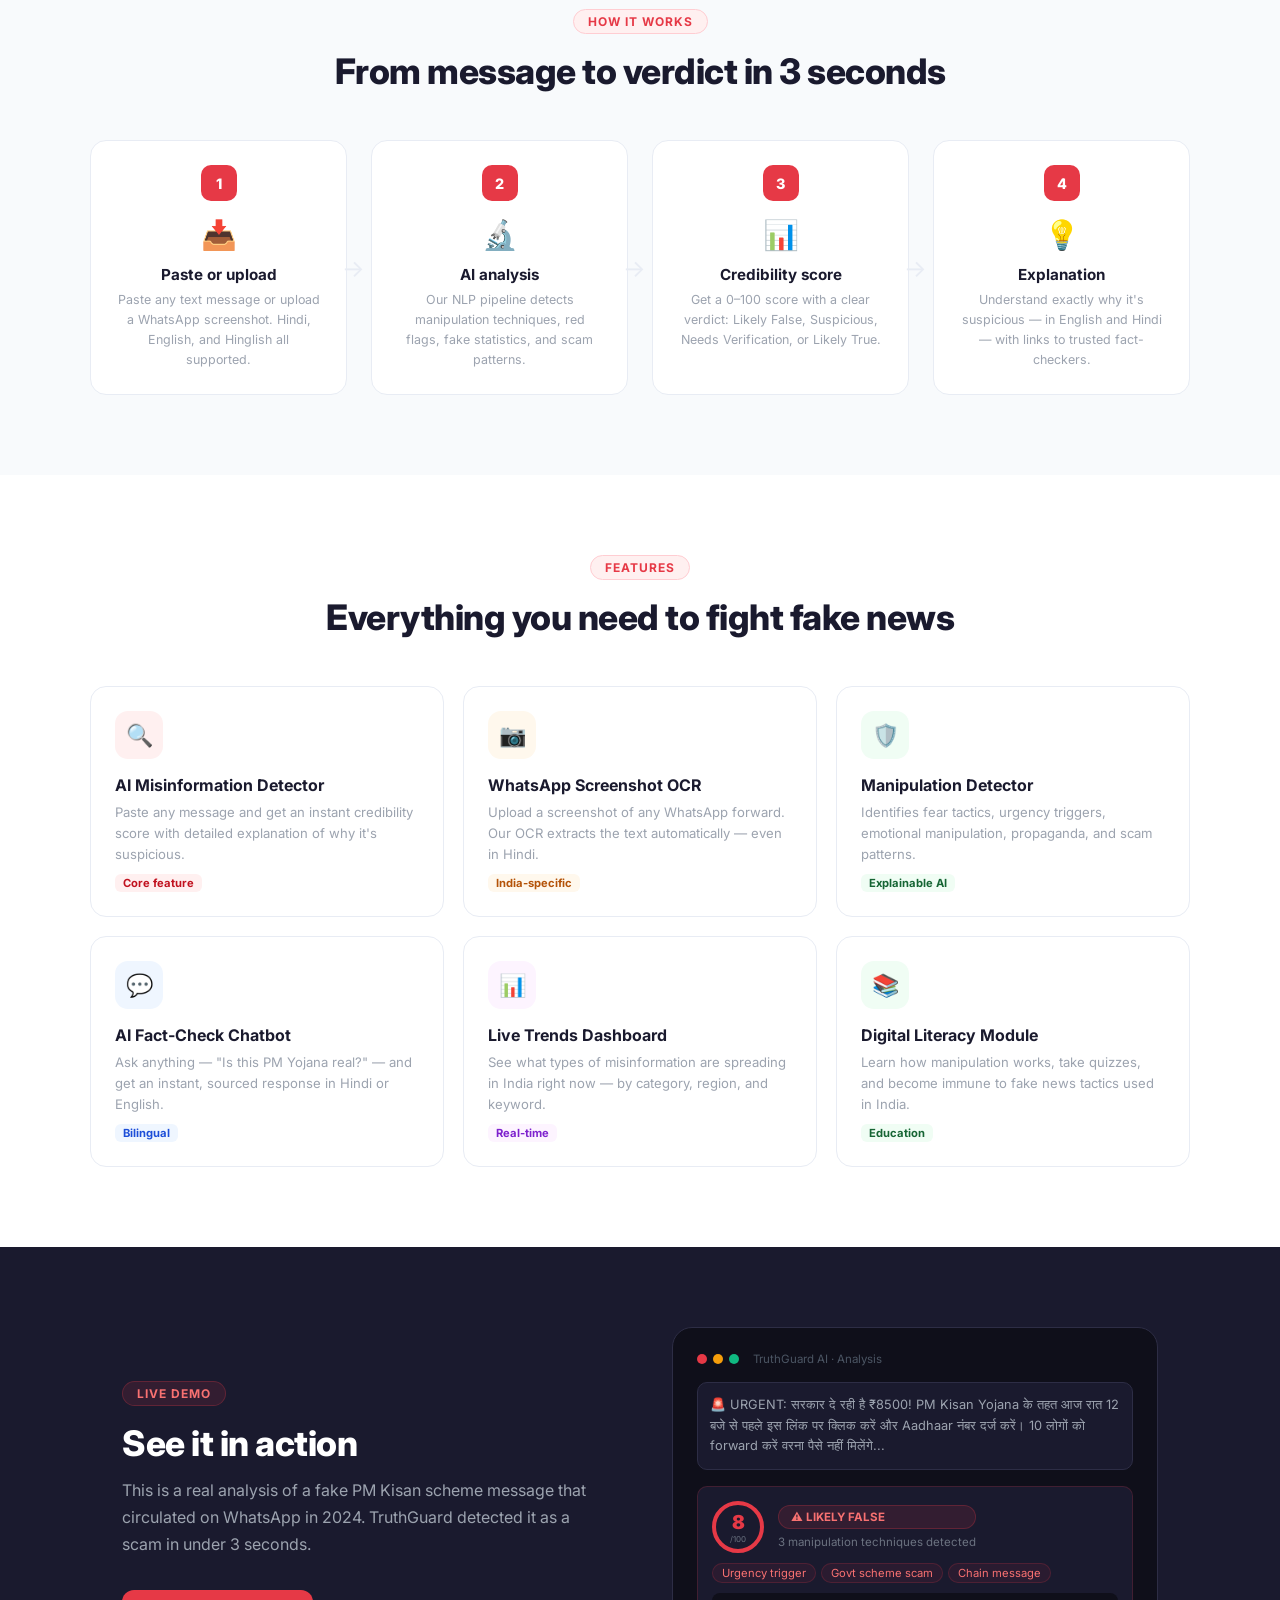
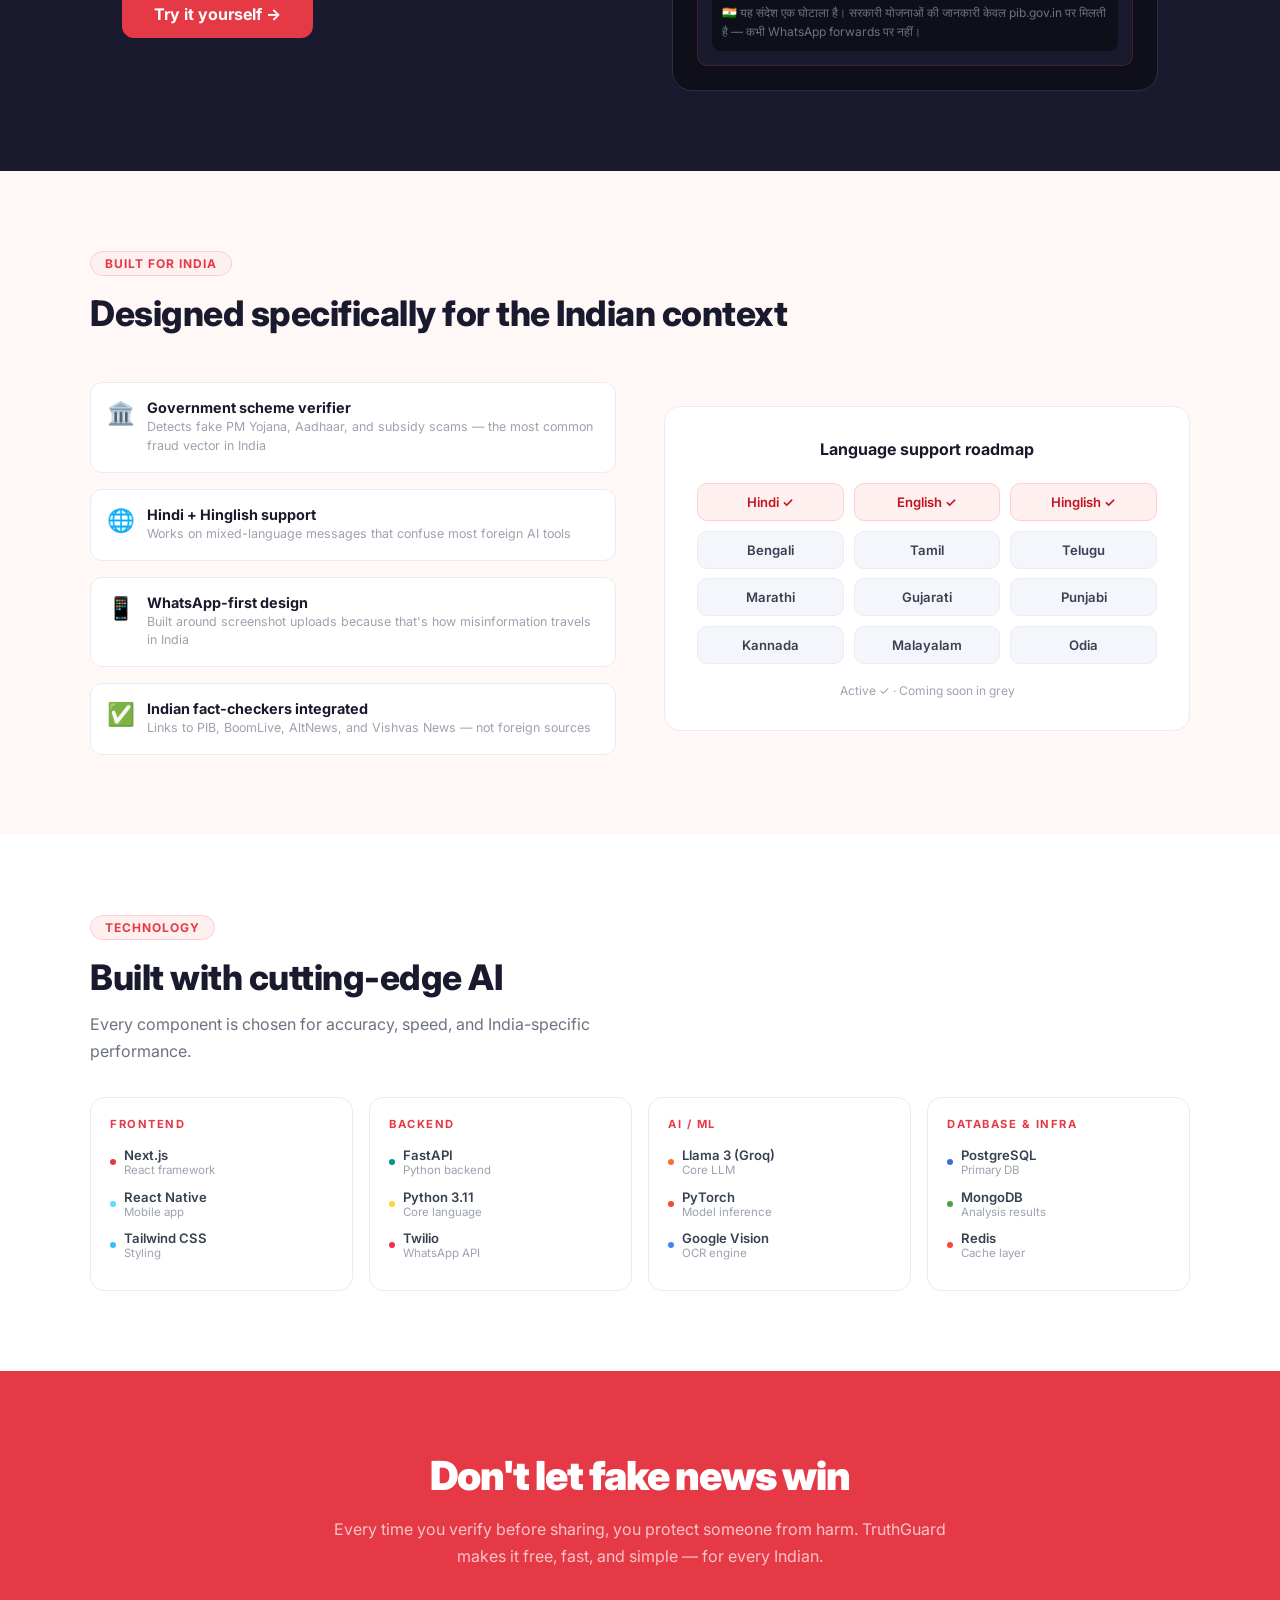
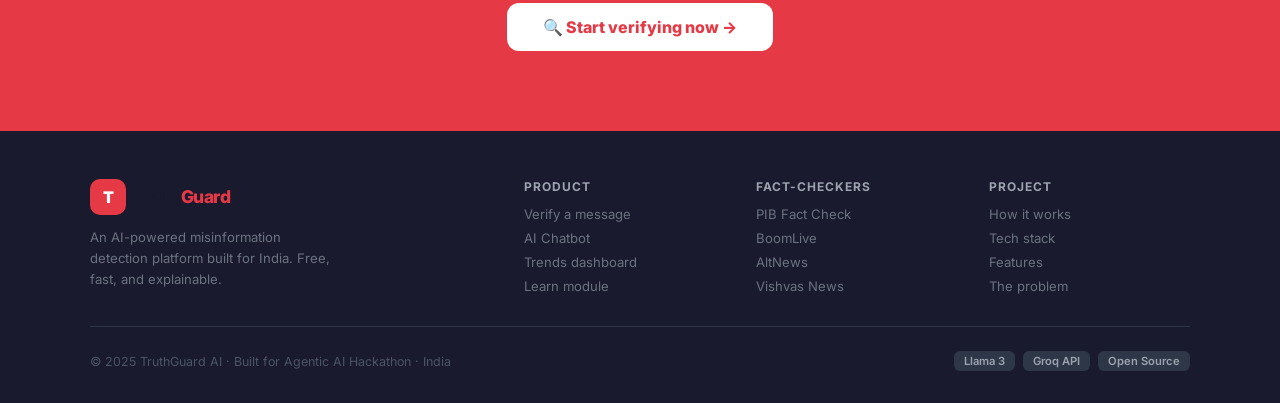
==== commit 7781fa12: "Add index.html landing page and login page" ====
--- a/index.html
+++ b/index.html
@@ -3,1011 +3,350 @@
 <head>
 <meta charset="UTF-8"/>
 <meta name="viewport" content="width=device-width, initial-scale=1.0"/>
-<title>TruthGuard AI</title>
-<link href="https://fonts.googleapis.com/css2?family=Sora:wght@300;400;500;600;700;800&family=DM+Sans:ital,wght@0,300;0,400;0,500;0,600;1,400&display=swap" rel="stylesheet"/>
+<title>TruthGuard AI — Fight Misinformation in India</title>
+<link href="https://fonts.googleapis.com/css2?family=Inter:wght@400;500;600;700;800;900&display=swap" rel="stylesheet"/>
 <style>
-:root {
-  --white: #ffffff;
-  --bg: #F2F4F8;
-  --surface: #ffffff;
-  --border: #E4E8F0;
-  --text: #0D1117;
-  --muted: #6B7A99;
-  --red: #E63946;
-  --red-light: #FFF0F1;
-  --red-mid: #FFD6D8;
-  --amber: #FF9F1C;
-  --amber-light: #FFF7ED;
-  --green: #2EC4B6;
-  --green-light: #EDFAF9;
-  --blue: #3B82F6;
-  --blue-light: #EFF6FF;
-  --purple: #8B5CF6;
-  --purple-light: #F5F3FF;
-  --shadow-sm: 0 1px 3px rgba(0,0,0,0.06), 0 1px 2px rgba(0,0,0,0.04);
-  --shadow: 0 4px 16px rgba(0,0,0,0.08);
-  --shadow-lg: 0 12px 40px rgba(0,0,0,0.12);
-  --radius: 20px;
-  --radius-sm: 12px;
-}
- 
-* { margin: 0; padding: 0; box-sizing: border-box; }
-body { background: var(--bg); color: var(--text); font-family: 'DM Sans', sans-serif; min-height: 100vh; }
-h1,h2,h3,h4 { font-family: 'Sora', sans-serif; }
- 
-/* ── SCROLLBAR ── */
-::-webkit-scrollbar { width: 4px; }
-::-webkit-scrollbar-track { background: transparent; }
-::-webkit-scrollbar-thumb { background: var(--border); border-radius: 4px; }
- 
-/* ── NAV ── */
-nav {
-  background: var(--white);
-  border-bottom: 1px solid var(--border);
-  padding: 0 2rem;
-  display: flex; align-items: center; justify-content: space-between;
-  height: 68px;
-  position: sticky; top: 0; z-index: 200;
-  box-shadow: var(--shadow-sm);
-}
-.nav-brand { display: flex; align-items: center; gap: 12px; }
-.nav-logo {
-  width: 40px; height: 40px;
-  background: linear-gradient(135deg, var(--red) 0%, #C1121F 100%);
-  border-radius: 12px;
-  display: flex; align-items: center; justify-content: center;
-  box-shadow: 0 4px 12px rgba(230,57,70,0.35);
-}
-.nav-logo svg { width: 22px; height: 22px; fill: white; }
-.nav-name { font-family: 'Sora', sans-serif; font-size: 1.1rem; font-weight: 800; color: var(--text); letter-spacing: -0.5px; }
-.nav-name span { color: var(--red); }
-.nav-pill { background: var(--red-light); color: var(--red); font-size: 9px; font-weight: 700; padding: 3px 8px; border-radius: 20px; letter-spacing: 1px; border: 1px solid var(--red-mid); margin-left: 4px; }
-.nav-tabs { display: flex; gap: 4px; }
-.tab-btn {
-  background: none; border: none; color: var(--muted);
-  padding: 8px 18px; border-radius: 10px;
-  cursor: pointer; font-size: .88rem; font-weight: 500;
-  transition: all .2s; font-family: 'DM Sans', sans-serif;
-  display: flex; align-items: center; gap: 6px;
-}
-.tab-btn.active { background: var(--red-light); color: var(--red); font-weight: 600; }
-.tab-btn:hover:not(.active) { background: var(--bg); color: var(--text); }
- 
-/* ── LIVE TICKER ── */
-.ticker {
-  background: var(--text);
-  padding: 9px 2rem;
-  display: flex; align-items: center; gap: 24px;
-  font-size: 11px; color: #9CA3AF; overflow: hidden;
-}
-.ticker-live { display: flex; align-items: center; gap: 6px; }
-.ticker-dot { width: 6px; height: 6px; background: var(--red); border-radius: 50%; animation: blink 1.5s infinite; flex-shrink: 0; }
-@keyframes blink { 0%,100%{opacity:1;transform:scale(1)} 50%{opacity:.5;transform:scale(0.8)} }
-.ticker-text { color: #E5E7EB; font-weight: 500; font-size: 11px; }
-.ticker-text strong { color: #FF9F1C; font-weight: 700; }
-.ticker-sep { color: #374151; font-size: 14px; }
- 
-/* ── HERO ── */
-.hero {
-  background: var(--white);
-  padding: 3rem 2rem;
-  text-align: center;
-  border-bottom: 1px solid var(--border);
-  position: relative; overflow: hidden;
-}
-.hero::before {
-  content: '';
-  position: absolute; inset: 0;
-  background: radial-gradient(ellipse at 50% -20%, rgba(230,57,70,0.06) 0%, transparent 70%);
-}
-.hero-badge {
-  display: inline-flex; align-items: center; gap: 8px;
-  background: var(--red-light); color: var(--red);
-  font-size: .78rem; font-weight: 700; padding: 6px 16px;
-  border-radius: 20px; border: 1px solid var(--red-mid);
-  margin-bottom: 1.2rem; letter-spacing: .5px;
-}
-.hero h1 {
-  font-size: 2.4rem; font-weight: 800; color: var(--text);
-  letter-spacing: -1.5px; line-height: 1.1;
-  margin-bottom: .8rem;
-}
-.hero h1 span { color: var(--red); }
-.hero p { color: var(--muted); font-size: 1rem; max-width: 520px; margin: 0 auto 2rem; line-height: 1.7; }
-.hero-stats {
-  display: flex; justify-content: center; gap: 2rem; flex-wrap: wrap;
-}
-.hero-stat {
-  background: var(--bg); border-radius: var(--radius-sm);
-  padding: 14px 24px; border: 1px solid var(--border);
-}
-.hero-stat-num { font-family: 'Sora', sans-serif; font-size: 1.5rem; font-weight: 800; color: var(--red); }
-.hero-stat-label { font-size: .72rem; color: var(--muted); margin-top: 2px; font-weight: 500; }
- 
-/* ── MAIN ── */
-.main { max-width: 1120px; margin: 0 auto; padding: 2rem 1.5rem; }
-.layout { display: grid; grid-template-columns: 1fr 300px; gap: 1.5rem; align-items: start; }
-.page { display: none; }
-.page.active { display: block; }
- 
-/* ── CARDS ── */
-.card {
-  background: var(--white);
-  border: 1px solid var(--border);
-  border-radius: var(--radius);
-  padding: 1.5rem;
-  margin-bottom: 1.2rem;
-  box-shadow: var(--shadow-sm);
-  transition: box-shadow .2s;
-}
-.card:hover { box-shadow: var(--shadow); }
-.card-tag {
-  font-size: .68rem; font-weight: 700; letter-spacing: 1.5px;
-  color: var(--red); text-transform: uppercase; margin-bottom: .6rem;
-  display: flex; align-items: center; gap: 6px;
-}
-.card-tag::before { content:''; display:inline-block; width:3px; height:12px; background:var(--red); border-radius:2px; }
- 
-/* ── INPUT SECTION ── */
-.input-top { display: flex; align-items: flex-start; gap: 14px; margin-bottom: 1.2rem; }
-.input-icon-wrap {
-  width: 48px; height: 48px; flex-shrink: 0;
-  background: var(--red-light); border-radius: 14px;
-  display: flex; align-items: center; justify-content: center; font-size: 22px;
-}
-.input-heading { font-family: 'Sora', sans-serif; font-size: 1.15rem; font-weight: 700; color: var(--text); margin-bottom: 3px; }
-.input-sub { font-size: .82rem; color: var(--muted); }
-textarea {
-  width: 100%; background: var(--bg); border: 1.5px solid var(--border);
-  border-radius: var(--radius-sm); color: var(--text);
-  padding: 1rem 1.1rem; font-size: .92rem; resize: vertical; min-height: 110px;
-  font-family: 'DM Sans', sans-serif; transition: all .2s; line-height: 1.6;
-}
-textarea:focus { outline: none; border-color: var(--red); background: var(--white); box-shadow: 0 0 0 3px rgba(230,57,70,0.08); }
-textarea::placeholder { color: #BCC5D6; }
- 
-/* ── UPLOAD ── */
-.upload-zone {
-  border: 2px dashed var(--border); border-radius: var(--radius-sm);
-  padding: 1.2rem; text-align: center; cursor: pointer;
-  transition: all .25s; background: var(--bg); margin: 1rem 0;
-  display: flex; flex-direction: column; align-items: center; gap: 6px;
-}
-.upload-zone:hover { border-color: var(--red); background: var(--red-light); }
-.upload-zone-icon { font-size: 28px; }
-.upload-zone-text { font-size: .85rem; font-weight: 600; color: var(--muted); }
-.upload-zone-sub { font-size: .74rem; color: #BCC5D6; }
- 
-/* ── BUTTONS ── */
-.btn-row { display: flex; gap: 10px; align-items: center; flex-wrap: wrap; }
-.btn-primary {
-  background: var(--red); color: white; border: none;
-  padding: 11px 26px; border-radius: 12px; font-size: .9rem; font-weight: 700;
-  cursor: pointer; font-family: 'DM Sans', sans-serif;
-  display: inline-flex; align-items: center; gap: 8px;
-  box-shadow: 0 4px 14px rgba(230,57,70,0.3);
-  transition: all .2s;
-}
-.btn-primary:hover { background: #C1121F; transform: translateY(-1px); box-shadow: 0 6px 20px rgba(230,57,70,0.4); }
-.btn-primary:disabled { background: var(--border); color: var(--muted); cursor: not-allowed; transform: none; box-shadow: none; }
-.btn-secondary {
-  background: var(--bg); color: var(--muted); border: 1.5px solid var(--border);
-  padding: 11px 20px; border-radius: 12px; font-size: .88rem; font-weight: 500;
-  cursor: pointer; font-family: 'DM Sans', sans-serif; transition: all .2s;
-}
-.btn-secondary:hover { background: var(--border); color: var(--text); }
- 
-/* ── RESULT ── */
-.result-top {
-  display: flex; align-items: center; gap: 1.5rem; flex-wrap: wrap;
-}
-.score-circle {
-  width: 90px; height: 90px; border-radius: 50%;
-  border: 6px solid var(--border);
-  display: flex; flex-direction: column; align-items: center; justify-content: center;
-  flex-shrink: 0; transition: all .5s;
-}
-.score-num { font-family: 'Sora', sans-serif; font-size: 1.8rem; font-weight: 800; line-height: 1; }
-.score-sub { font-size: .58rem; color: var(--muted); font-weight: 500; margin-top: 2px; }
-.verdict-chip {
-  display: inline-flex; align-items: center; gap: 7px;
-  padding: 7px 16px; border-radius: 20px; font-weight: 700;
-  font-size: .78rem; letter-spacing: .5px; border: 1.5px solid;
-  font-family: 'Sora', sans-serif;
-}
-.verdict-dot { width: 7px; height: 7px; border-radius: 50%; flex-shrink: 0; }
- 
-/* ── TAGS ── */
-.tags { display: flex; flex-wrap: wrap; gap: 7px; margin-top: .6rem; }
-.tag {
-  padding: 5px 13px; border-radius: 20px; font-size: .74rem; font-weight: 600;
-  border: 1.5px solid; display: inline-flex; align-items: center; gap: 5px;
-}
-.tag-red { background: var(--red-light); color: #C1121F; border-color: var(--red-mid); }
-.tag-amber { background: var(--amber-light); color: #B45309; border-color: #FDE68A; }
-.tag-green { background: var(--green-light); color: #0D8A82; border-color: #A7F3D0; }
- 
-/* ── RED FLAGS ── */
-.flag-item {
-  display: flex; align-items: flex-start; gap: 10px;
-  background: #FFFBF0; border: 1.5px solid #FDE68A;
-  border-radius: 12px; padding: 11px 14px; margin-bottom: 8px;
-}
-.flag-emoji { font-size: 14px; flex-shrink: 0; margin-top: 1px; }
-.flag-text { font-size: .83rem; color: #92400E; line-height: 1.5; }
- 
-/* ── EXPLANATION BOXES ── */
-.explain-box {
-  background: #F8FAFF; border: 1.5px solid #E0E7FF;
-  border-radius: var(--radius-sm); padding: 1rem 1.1rem; margin-bottom: .8rem;
-}
-.explain-text { font-size: .88rem; color: #374151; line-height: 1.75; }
-.hindi-box {
-  background: #FFFBF5; border: 1.5px solid #FDE68A;
-  border-radius: var(--radius-sm); padding: 1rem 1.1rem;
-  display: flex; gap: 10px; align-items: flex-start;
-}
-.hindi-text { font-size: .85rem; color: #92400E; line-height: 1.7; }
- 
-/* ── ACTION BOX ── */
-.action-box {
-  background: var(--text); border-radius: var(--radius-sm);
-  padding: 1rem 1.2rem; display: flex; align-items: center; gap: 12px; margin-bottom: 1rem;
-}
-.action-text { font-size: .88rem; color: #E5E7EB; line-height: 1.6; font-weight: 500; }
- 
-/* ── SOURCE LINKS ── */
-.source-link {
-  display: inline-flex; align-items: center; gap: 6px;
-  background: var(--green-light); color: #0D8A82;
-  border: 1.5px solid #A7F3D0; padding: 6px 14px;
-  border-radius: 10px; font-size: .8rem; font-weight: 600;
-  margin: 4px; text-decoration: none; transition: all .2s;
-}
-.source-link:hover { background: #D1FAF7; }
- 
-/* ── SIDEBAR ── */
-.sidebar-section { margin-bottom: 1.2rem; }
-.stat-row { margin-bottom: 12px; }
-.stat-head { display: flex; justify-content: space-between; align-items: center; margin-bottom: 5px; }
-.stat-name { font-size: .8rem; font-weight: 500; color: var(--text); }
-.stat-change { font-size: .74rem; font-weight: 700; }
-.stat-bar-bg { background: var(--bg); border-radius: 6px; height: 7px; overflow: hidden; }
-.stat-bar { height: 7px; border-radius: 6px; transition: width 1.2s cubic-bezier(.22,1,.36,1); }
-.kw-pill {
-  display: inline-block; background: var(--bg); color: var(--muted);
-  border: 1px solid var(--border); padding: 4px 11px;
-  border-radius: 20px; font-size: .74rem; margin: 3px; font-weight: 500;
-}
- 
-/* ── TRUSTED SOURCES LIST ── */
-.source-row {
-  display: flex; align-items: center; gap: 12px;
-  padding: 11px 0; border-bottom: 1px solid var(--border);
-}
-.source-row:last-child { border-bottom: none; padding-bottom: 0; }
-.source-avatar {
-  width: 38px; height: 38px; border-radius: 10px;
-  display: flex; align-items: center; justify-content: center;
-  font-size: 11px; font-weight: 800; flex-shrink: 0;
-  font-family: 'Sora', sans-serif;
-}
-.source-name { font-size: .85rem; font-weight: 600; color: var(--text); }
-.source-desc { font-size: .74rem; color: var(--muted); margin-top: 1px; }
-.source-official { font-size: .65rem; font-weight: 700; color: var(--green); background: var(--green-light); padding: 2px 7px; border-radius: 10px; margin-left: 6px; }
- 
-/* ── FEATURE ICONS ROW ── */
-.feature-grid { display: grid; grid-template-columns: repeat(3,1fr); gap: 10px; }
-.feature-item {
-  background: var(--bg); border-radius: var(--radius-sm);
-  padding: 14px 10px; text-align: center; border: 1.5px solid var(--border);
-  transition: all .2s; cursor: default;
-}
-.feature-item:hover { border-color: var(--red); background: var(--red-light); }
-.feature-icon { font-size: 22px; margin-bottom: 6px; }
-.feature-label { font-size: .72rem; font-weight: 600; color: var(--muted); line-height: 1.3; }
- 
-/* ── CHAT ── */
-.chat-box {
-  height: 360px; overflow-y: auto;
-  background: var(--bg); border: 1.5px solid var(--border);
-  border-radius: var(--radius-sm); padding: 1rem;
-  margin-bottom: 1rem; display: flex; flex-direction: column; gap: .75rem;
-}
-.msg { max-width: 80%; padding: .75rem 1rem; border-radius: 16px; font-size: .88rem; line-height: 1.6; }
-.msg.user { background: var(--red); color: white; align-self: flex-end; border-bottom-right-radius: 4px; }
-.msg.bot { background: white; color: var(--text); align-self: flex-start; border-bottom-left-radius: 4px; border: 1.5px solid var(--border); }
-.chat-row { display: flex; gap: 8px; }
-.chat-row input {
-  flex: 1; background: white; border: 1.5px solid var(--border);
-  border-radius: 12px; color: var(--text); padding: 10px 14px;
-  font-size: .9rem; font-family: 'DM Sans', sans-serif; transition: all .2s;
-}
-.chat-row input:focus { outline: none; border-color: var(--red); }
- 
-/* ── SUGGESTED ── */
-.suggest-btn {
-  width: 100%; background: var(--bg); border: 1.5px solid var(--border);
-  border-radius: 10px; color: var(--text); padding: 10px 14px;
-  margin-bottom: 7px; cursor: pointer; text-align: left;
-  font-size: .82rem; font-weight: 500; font-family: 'DM Sans', sans-serif;
-  transition: all .2s; display: flex; align-items: center; gap: 8px;
-}
-.suggest-btn:hover { border-color: var(--red); background: var(--red-light); color: var(--red); }
- 
-/* ── TRENDS ── */
-.stat-card-grid { display: grid; grid-template-columns: 1fr 1fr; gap: 10px; margin-bottom: 1.2rem; }
-.stat-card { border-radius: var(--radius-sm); padding: 16px; text-align: center; border: 1.5px solid; }
-.stat-card-num { font-family: 'Sora', sans-serif; font-size: 1.6rem; font-weight: 800; }
-.stat-card-label { font-size: .72rem; color: var(--muted); margin-top: 4px; line-height: 1.4; }
-.total-band {
-  background: var(--text); border-radius: var(--radius);
-  padding: 1.4rem 1.5rem; margin-bottom: 1.2rem;
-  display: flex; align-items: center; justify-content: space-between;
-}
-.total-band-num { font-family: 'Sora', sans-serif; font-size: 2.2rem; font-weight: 800; color: white; }
-.total-band-label { font-size: .78rem; color: #9CA3AF; margin-top: 2px; }
-.live-badge { background: var(--red); color: white; font-size: .68rem; font-weight: 700; padding: 5px 12px; border-radius: 20px; letter-spacing: .5px; }
- 
-/* ── LEARN ── */
-.learn-card {
-  background: white; border: 1.5px solid var(--border);
-  border-radius: var(--radius); padding: 1.4rem;
-  margin-bottom: 1rem; overflow: hidden; position: relative;
-  box-shadow: var(--shadow-sm);
-}
-.learn-stripe {
-  position: absolute; left: 0; top: 0; bottom: 0; width: 5px;
-}
-.learn-num { font-size: .68rem; font-weight: 700; letter-spacing: 1.5px; color: var(--muted); margin-bottom: .4rem; text-transform: uppercase; }
-.learn-title { font-family: 'Sora', sans-serif; font-size: 1rem; font-weight: 700; color: var(--text); margin-bottom: .7rem; }
-.learn-body { font-size: .85rem; color: var(--muted); line-height: 1.75; }
- 
-/* ── QUIZ ── */
-.quiz-opt {
-  width: 100%; background: var(--bg); border: 1.5px solid var(--border);
-  border-radius: 12px; color: var(--text); padding: 11px 14px;
-  margin-bottom: .6rem; cursor: pointer; text-align: left;
-  font-size: .85rem; font-weight: 500; transition: all .2s;
-  font-family: 'DM Sans', sans-serif;
-}
-.quiz-opt:hover:not(:disabled) { border-color: var(--red); background: var(--red-light); color: var(--red); }
-.quiz-opt.correct { border-color: var(--green); background: var(--green-light); color: #0D8A82; }
-.quiz-opt.wrong { border-color: var(--red); background: var(--red-light); color: var(--red); }
-.quiz-opt:disabled { cursor: not-allowed; opacity: .7; }
- 
-/* ── RULES LIST ── */
-.rule-item { display: flex; gap: 12px; align-items: flex-start; margin-bottom: 12px; }
-.rule-num {
-  width: 26px; height: 26px; border-radius: 8px; flex-shrink: 0;
-  display: flex; align-items: center; justify-content: center;
-  font-size: .78rem; font-weight: 700; font-family: 'Sora', sans-serif;
-}
-.rule-text { font-size: .83rem; color: var(--muted); line-height: 1.6; }
-.rule-text strong { color: var(--text); }
- 
-/* ── MISC ── */
-.spinner {
-  display: inline-block; width: 16px; height: 16px;
-  border: 2px solid var(--red-mid); border-top-color: var(--red);
-  border-radius: 50%; animation: spin .7s linear infinite; vertical-align: middle;
-}
-@keyframes spin { to { transform: rotate(360deg); } }
-.hidden { display: none !important; }
-.section-label { font-size: .68rem; font-weight: 700; letter-spacing: 1.5px; color: var(--red); text-transform: uppercase; margin-bottom: .5rem; }
- 
-/* ── RESPONSIVE ── */
-@media (max-width: 768px) {
-  .layout { grid-template-columns: 1fr; }
-  .hero h1 { font-size: 1.7rem; }
-  .hero-stats { gap: 1rem; }
-  .tab-btn { padding: 7px 10px; font-size: .8rem; }
-  .ticker { gap: 12px; }
-  .feature-grid { grid-template-columns: repeat(3,1fr); }
+*{margin:0;padding:0;box-sizing:border-box}
+body{background:#fff;color:#1A1A2E;font-family:'Inter',sans-serif}
+nav{background:rgba(255,255,255,0.95);border-bottom:1px solid #E8ECF4;padding:0 2rem;display:flex;align-items:center;justify-content:space-between;height:64px;position:sticky;top:0;z-index:100;backdrop-filter:blur(10px)}
+.logo{display:flex;align-items:center;gap:10px}
+.logo-icon{width:36px;height:36px;background:#E63946;border-radius:10px;display:flex;align-items:center;justify-content:center;color:#fff;font-weight:900;font-size:16px}
+.logo-text{font-size:1.1rem;font-weight:800;color:#1A1A2E;letter-spacing:-0.5px}
+.logo-text span{color:#E63946}
+.nav-links{display:flex;align-items:center;gap:2rem}
+.nav-links a{text-decoration:none;color:#6B7280;font-size:.9rem;font-weight:500;transition:color .2s}
+.nav-links a:hover{color:#E63946}
+.nav-cta{background:#E63946;color:#fff;padding:9px 22px;border-radius:9px;font-size:.88rem;font-weight:700;text-decoration:none;transition:all .2s}
+.nav-cta:hover{background:#C1121F;transform:translateY(-1px)}
+.ticker{background:#1A1A2E;padding:9px 2rem;display:flex;align-items:center;gap:16px;font-size:11px;color:#9CA3AF;overflow:hidden}
+.live-dot{width:6px;height:6px;background:#E63946;border-radius:50%;animation:pulse 2s infinite;flex-shrink:0}
+@keyframes pulse{0%,100%{opacity:1}50%{opacity:.3}}
+.ticker-sep{color:#374151;font-size:14px}
+.hero{background:#fff;padding:80px 2rem 60px;text-align:center;position:relative;overflow:hidden}
+.hero-badge{display:inline-flex;align-items:center;gap:8px;background:#FFF0F0;color:#E63946;border:1px solid #FFCDD2;padding:6px 16px;border-radius:20px;font-size:.78rem;font-weight:700;letter-spacing:.5px;margin-bottom:1.5rem}
+.hero-badge-dot{width:6px;height:6px;background:#E63946;border-radius:50%;animation:pulse 2s infinite}
+.hero h1{font-size:3.5rem;font-weight:900;color:#1A1A2E;line-height:1.1;letter-spacing:-1.5px;margin-bottom:1.2rem;max-width:800px;margin-left:auto;margin-right:auto}
+.hero h1 span{color:#E63946}
+.hero-sub{font-size:1.15rem;color:#6B7280;max-width:560px;margin:0 auto 2.5rem;line-height:1.7;font-weight:400}
+.hero-btns{display:flex;align-items:center;justify-content:center;gap:1rem;flex-wrap:wrap;margin-bottom:3rem}
+.btn-primary{background:#E63946;color:#fff;padding:14px 32px;border-radius:12px;font-size:1rem;font-weight:700;text-decoration:none;transition:all .2s;display:inline-flex;align-items:center;gap:8px}
+.btn-primary:hover{background:#C1121F;transform:translateY(-2px)}
+.btn-secondary{background:#F4F6FB;color:#1A1A2E;padding:14px 28px;border-radius:12px;font-size:.95rem;font-weight:600;text-decoration:none;border:1.5px solid #E8ECF4;transition:all .2s;display:inline-flex;align-items:center;gap:8px}
+.btn-secondary:hover{background:#E8ECF4;transform:translateY(-1px)}
+.hero-stats{display:flex;align-items:center;justify-content:center;gap:2.5rem;flex-wrap:wrap;padding:2rem;background:#F8FAFC;border-radius:16px;max-width:700px;margin:0 auto}
+.stat-item{text-align:center}
+.stat-num{font-size:1.8rem;font-weight:900;color:#E63946;letter-spacing:-1px}
+.stat-label{font-size:.75rem;color:#9CA3AF;font-weight:500;margin-top:3px}
+.stat-div{width:1px;height:40px;background:#E8ECF4}
+.section{padding:80px 2rem}
+.section-inner{max-width:1100px;margin:0 auto}
+.section-tag{display:inline-block;background:#FFF0F0;color:#E63946;border:1px solid #FFCDD2;padding:4px 14px;border-radius:20px;font-size:.75rem;font-weight:700;letter-spacing:1px;margin-bottom:1rem}
+.section-title{font-size:2.2rem;font-weight:800;color:#1A1A2E;line-height:1.2;letter-spacing:-0.5px;margin-bottom:.8rem}
+.section-sub{font-size:1rem;color:#6B7280;line-height:1.7;max-width:540px}
+.problem-grid{display:grid;grid-template-columns:repeat(3,1fr);gap:1.2rem;margin-top:3rem}
+.problem-card{background:#fff;border:1px solid #E8ECF4;border-radius:16px;padding:1.5rem;position:relative;overflow:hidden;transition:transform .2s}
+.problem-card:hover{transform:translateY(-4px)}
+.problem-card::before{content:'';position:absolute;top:0;left:0;right:0;height:3px}
+.problem-card.red::before{background:#E63946}
+.problem-card.amber::before{background:#F59E0B}
+.problem-card.blue::before{background:#3B82F6}
+.problem-icon{font-size:2rem;margin-bottom:1rem}
+.problem-num{font-size:2rem;font-weight:900;color:#1A1A2E;letter-spacing:-1px;margin-bottom:.3rem}
+.problem-num span{font-size:1rem;font-weight:600;color:#E63946}
+.problem-title{font-size:.95rem;font-weight:700;color:#1A1A2E;margin-bottom:.4rem}
+.problem-desc{font-size:.82rem;color:#9CA3AF;line-height:1.6}
+.how-bg{background:#F8FAFC}
+.steps-grid{display:grid;grid-template-columns:repeat(4,1fr);gap:1.5rem;margin-top:3rem;position:relative}
+.step-card{background:#fff;border:1px solid #E8ECF4;border-radius:16px;padding:1.5rem;text-align:center;position:relative}
+.step-num{width:36px;height:36px;background:#E63946;color:#fff;border-radius:10px;display:flex;align-items:center;justify-content:center;font-weight:800;font-size:.9rem;margin:0 auto 1rem}
+.step-icon{font-size:1.8rem;margin-bottom:.8rem}
+.step-title{font-size:.95rem;font-weight:700;color:#1A1A2E;margin-bottom:.4rem}
+.step-desc{font-size:.78rem;color:#9CA3AF;line-height:1.6}
+.step-arrow{position:absolute;right:-18px;top:50%;transform:translateY(-50%);color:#E8ECF4;font-size:1.5rem;z-index:1}
+.features-grid{display:grid;grid-template-columns:repeat(3,1fr);gap:1.2rem;margin-top:3rem}
+.feature-card{background:#fff;border:1px solid #E8ECF4;border-radius:16px;padding:1.5rem;transition:all .2s}
+.feature-card:hover{border-color:#E63946;transform:translateY(-3px)}
+.feature-icon-wrap{width:48px;height:48px;border-radius:13px;display:flex;align-items:center;justify-content:center;font-size:22px;margin-bottom:1rem}
+.feature-title{font-size:1rem;font-weight:700;color:#1A1A2E;margin-bottom:.4rem}
+.feature-desc{font-size:.82rem;color:#9CA3AF;line-height:1.6}
+.feature-tag{display:inline-block;font-size:.7rem;font-weight:700;padding:2px 8px;border-radius:6px;margin-top:.6rem}
+.demo-bg{background:#1A1A2E}
+.demo-inner{max-width:1100px;margin:0 auto;display:grid;grid-template-columns:1fr 1fr;gap:4rem;align-items:center;padding:80px 2rem}
+.demo-text .section-title{color:#fff}
+.demo-text .section-sub{color:#9CA3AF}
+.demo-text .section-tag{background:#E6394620;border-color:#E6394640;color:#F87171}
+.demo-screen{background:#0F0F1A;border:1px solid #2D2D45;border-radius:20px;padding:1.5rem}
+.demo-bar{display:flex;align-items:center;gap:6px;margin-bottom:1rem}
+.demo-dot{width:10px;height:10px;border-radius:50%}
+.demo-input{background:#1A1A2E;border:1px solid #2D2D45;border-radius:10px;padding:12px;font-size:.8rem;color:#9CA3AF;margin-bottom:1rem;line-height:1.6}
+.demo-result{background:#1A1A2E;border:1px solid #E6394630;border-radius:10px;padding:14px}
+.demo-score-row{display:flex;align-items:center;gap:14px;margin-bottom:10px}
+.demo-score-circle{width:52px;height:52px;border-radius:50%;border:4px solid #E63946;display:flex;align-items:center;justify-content:center;flex-direction:column;flex-shrink:0}
+.demo-score-num{font-size:1.2rem;font-weight:900;color:#E63946}
+.demo-verdict{background:#E6394620;color:#F87171;border:1px solid #E6394640;padding:4px 12px;border-radius:20px;font-size:.72rem;font-weight:700}
+.demo-tags{display:flex;flex-wrap:wrap;gap:5px;margin-top:8px}
+.demo-tag{background:#E6394615;color:#F87171;border:1px solid #E6394630;padding:2px 9px;border-radius:12px;font-size:.7rem}
+.demo-explain{background:#0F0F1A;border-radius:8px;padding:10px;font-size:.75rem;color:#6B7280;line-height:1.6;margin-top:10px}
+.tech-grid{display:grid;grid-template-columns:repeat(4,1fr);gap:1rem;margin-top:2rem}
+.tech-col{background:#fff;border:1px solid #E8ECF4;border-radius:14px;padding:1.2rem}
+.tech-col-title{font-size:.7rem;font-weight:700;letter-spacing:1.5px;color:#E63946;margin-bottom:1rem;text-transform:uppercase}
+.tech-item{display:flex;align-items:center;gap:8px;margin-bottom:.7rem}
+.tech-dot{width:6px;height:6px;border-radius:50%;background:#E8ECF4;flex-shrink:0}
+.tech-name{font-size:.82rem;font-weight:600;color:#374151}
+.tech-desc{font-size:.72rem;color:#9CA3AF}
+.india-bg{background:#FFF8F6}
+.india-grid{display:grid;grid-template-columns:1fr 1fr;gap:3rem;align-items:center;margin-top:3rem}
+.india-points{display:flex;flex-direction:column;gap:1rem}
+.india-point{display:flex;align-items:flex-start;gap:12px;background:#fff;border:1px solid #E8ECF4;border-radius:12px;padding:1rem}
+.india-point-icon{font-size:1.4rem;flex-shrink:0}
+.india-point-title{font-size:.9rem;font-weight:700;color:#1A1A2E;margin-bottom:2px}
+.india-point-desc{font-size:.78rem;color:#9CA3AF;line-height:1.5}
+.india-map{background:#fff;border:1px solid #E8ECF4;border-radius:16px;padding:2rem;text-align:center}
+.india-map-title{font-size:1rem;font-weight:700;color:#1A1A2E;margin-bottom:1.5rem}
+.lang-grid{display:grid;grid-template-columns:repeat(3,1fr);gap:.6rem}
+.lang-pill{background:#F4F6FB;border:1px solid #E8ECF4;border-radius:10px;padding:10px;text-align:center;font-size:.82rem;font-weight:600;color:#374151}
+.lang-pill.active{background:#FFF0F0;border-color:#FFCDD2;color:#C1121F}
+.cta-bg{background:#E63946}
+.cta-inner{max-width:700px;margin:0 auto;text-align:center;padding:80px 2rem}
+.cta-title{font-size:2.5rem;font-weight:900;color:#fff;letter-spacing:-1px;margin-bottom:1rem}
+.cta-sub{font-size:1rem;color:rgba(255,255,255,.7);margin-bottom:2rem;line-height:1.7}
+.btn-white{background:#fff;color:#E63946;padding:14px 36px;border-radius:12px;font-size:1rem;font-weight:800;text-decoration:none;transition:all .2s;display:inline-flex;align-items:center;gap:8px}
+.btn-white:hover{background:#FFF0F0;transform:translateY(-2px)}
+footer{background:#1A1A2E;padding:3rem 2rem 2rem}
+.footer-inner{max-width:1100px;margin:0 auto}
+.footer-top{display:grid;grid-template-columns:2fr 1fr 1fr 1fr;gap:2rem;margin-bottom:2rem}
+.footer-desc{font-size:.82rem;color:#6B7280;line-height:1.6;margin-top:.8rem;max-width:240px}
+.footer-col-title{font-size:.75rem;font-weight:700;letter-spacing:1px;color:#9CA3AF;text-transform:uppercase;margin-bottom:.8rem}
+.footer-links{display:flex;flex-direction:column;gap:.5rem}
+.footer-links a{font-size:.82rem;color:#6B7280;text-decoration:none;transition:color .2s}
+.footer-links a:hover{color:#E63946}
+.footer-bottom{border-top:1px solid #2D3748;padding-top:1.5rem;display:flex;align-items:center;justify-content:space-between}
+.footer-copy{font-size:.78rem;color:#4B5563}
+.footer-badges{display:flex;gap:.5rem}
+.footer-badge{background:#2D3748;color:#9CA3AF;font-size:.7rem;padding:3px 10px;border-radius:6px;font-weight:600}
+@media(max-width:768px){
+  .hero h1{font-size:2.2rem}
+  .problem-grid,.steps-grid,.features-grid,.tech-grid{grid-template-columns:1fr}
+  .demo-inner,.india-grid{grid-template-columns:1fr}
+  .footer-top{grid-template-columns:1fr 1fr}
+  .hero-stats{gap:1.5rem}
+  .stat-div{display:none}
 }
 </style>
 </head>
 <body>
- 
+
 <!-- NAV -->
 <nav>
-  <div class="nav-brand">
-    <div class="nav-logo">
-      <svg viewBox="0 0 24 24"><path d="M12 1L3 5v6c0 5.55 3.84 10.74 9 12 5.16-1.26 9-6.45 9-12V5l-9-4zm-1 14l-3-3 1.41-1.41L11 12.17l4.59-4.58L17 9l-6 6z"/></svg>
-    </div>
-    <div>
-      <div class="nav-name">Truth<span>Guard</span></div>
-    </div>
-    <span class="nav-pill">BETA</span>
-  </div>
-  <div class="nav-tabs">
-    <button class="tab-btn active" onclick="showTab('check',this)">🔍 Verify</button>
-    <button class="tab-btn" onclick="showTab('chat',this)">💬 Chatbot</button>
-    <button class="tab-btn" onclick="showTab('trends',this)">📊 Trends</button>
-    <button class="tab-btn" onclick="showTab('learn',this)">📚 Learn</button>
+  <div class="logo">
+    <div class="logo-icon">T</div>
+    <div class="logo-text">Truth<span>Guard</span></div>
+  </div>
+  <div class="nav-links">
+    <a href="#problem">Problem</a>
+    <a href="#features">Features</a>
+    <a href="#how">How it works</a>
+    <a href="#tech">Tech</a>
+    <a href="login.html" style="color:#6B7280;font-size:.9rem;font-weight:500;text-decoration:none">Login</a>
+    <a href="app.html" class="nav-cta">🔍 Try TruthGuard →</a>
   </div>
 </nav>
- 
+
 <!-- TICKER -->
 <div class="ticker">
-  <div class="ticker-live">
-    <div class="ticker-dot"></div>
-    <span class="ticker-text">LIVE</span>
-  </div>
-  <span class="ticker-text"><strong>14,823</strong> messages analyzed today</span>
+  <div class="live-dot"></div>
+  <span style="color:#E63946;font-weight:700">LIVE</span>
   <span class="ticker-sep">·</span>
-  <span class="ticker-text">Top threat: <strong>Govt scheme scams +41%</strong></span>
+  <span>14,823 messages analyzed today</span>
   <span class="ticker-sep">·</span>
-  <span class="ticker-text">Supports <strong>Hindi · English · Hinglish</strong></span>
+  <span style="color:#F4A261;font-weight:600">Top threat: Govt scheme scams +41% this week</span>
   <span class="ticker-sep">·</span>
-  <span class="ticker-text">Powered by <strong>Llama 3.1 AI</strong></span>
-</div>
- 
+  <span>Supports Hindi · English · Hinglish</span>
+  <span class="ticker-sep">·</span>
+  <span>Powered by Llama 3 · Free to use</span>
+</div>
+
 <!-- HERO -->
 <div class="hero">
   <div class="hero-badge">
-    <span>🇮🇳</span> India's AI Misinformation Shield
-  </div>
-  <h1>Don't share. <span>Verify first.</span></h1>
-  <p>AI-powered fact-checking for WhatsApp forwards, fake news & government scheme scams — in Hindi and English.</p>
+    <div class="hero-badge-dot"></div>
+    AI-POWERED · INDIA-FOCUSED · FREE
+  </div>
+  <h1>Stop fake news before<br/>it <span>spreads</span></h1>
+  <p class="hero-sub">TruthGuard AI detects misinformation in WhatsApp forwards, news articles, and social media posts — in Hindi and English — and tells you exactly why it's suspicious.</p>
+  <div class="hero-btns">
+    <a href="app.html" class="btn-primary">🔍 Analyze a message now →</a>
+    <a href="#how" class="btn-secondary">▶ See how it works</a>
+  </div>
   <div class="hero-stats">
-    <div class="hero-stat">
-      <div class="hero-stat-num">500M+</div>
-      <div class="hero-stat-label">WhatsApp users in India</div>
-    </div>
-    <div class="hero-stat">
-      <div class="hero-stat-num">64%</div>
-      <div class="hero-stat-label">Indians encountered fake news</div>
-    </div>
-    <div class="hero-stat">
-      <div class="hero-stat-num">56</div>
-      <div class="hero-stat-label">Deaths from WA misinformation</div>
-    </div>
-    <div class="hero-stat">
-      <div class="hero-stat-num">&lt;3s</div>
-      <div class="hero-stat-label">AI analysis time</div>
-    </div>
-  </div>
-</div>
- 
-<!-- MAIN -->
-<div class="main">
- 
-<!-- ══ VERIFY PAGE ══ -->
-<div id="tab-check" class="page active">
-  <div class="layout">
-    <div>
-      <!-- Feature icons -->
-      <div class="feature-grid" style="margin-bottom:1.2rem">
-        <div class="feature-item">
-          <div class="feature-icon">🔍</div>
-          <div class="feature-label">Text Analysis</div>
+    <div class="stat-item"><div class="stat-num">500M+</div><div class="stat-label">WhatsApp users in India</div></div>
+    <div class="stat-div"></div>
+    <div class="stat-item"><div class="stat-num">64%</div><div class="stat-label">Indians encountered fake news in 2023</div></div>
+    <div class="stat-div"></div>
+    <div class="stat-item"><div class="stat-num">56</div><div class="stat-label">Deaths linked to WA misinformation</div></div>
+    <div class="stat-div"></div>
+    <div class="stat-item"><div class="stat-num">&lt;3s</div><div class="stat-label">Average analysis time</div></div>
+  </div>
+</div>
+
+<!-- PROBLEM -->
+<div class="section" id="problem">
+  <div class="section-inner">
+    <div style="display:grid;grid-template-columns:1fr 1fr;gap:3rem;align-items:center">
+      <div>
+        <div class="section-tag">THE PROBLEM</div>
+        <h2 class="section-title">Misinformation is a crisis in India</h2>
+        <p class="section-sub">From fake government schemes to dangerous health cures — WhatsApp forwards are causing real-world harm. Most people have no easy way to verify what they receive.</p>
+      </div>
+      <div class="problem-grid" style="grid-template-columns:1fr 1fr;margin-top:0">
+        <div class="problem-card red"><div class="problem-icon">📱</div><div class="problem-num">500M<span>+</span></div><div class="problem-title">WhatsApp users</div><div class="problem-desc">India is WhatsApp's largest market — and its biggest misinformation vector</div></div>
+        <div class="problem-card amber"><div class="problem-icon">💸</div><div class="problem-num">₹1.7L<span>Cr</span></div><div class="problem-title">Lost to scams</div><div class="problem-desc">Indians lost ₹1.7 lakh crore to cyber fraud in 2023</div></div>
+        <div class="problem-card blue"><div class="problem-icon">🏥</div><div class="problem-num">35<span>%</span></div><div class="problem-title">Health misinformation</div><div class="problem-desc">Largest category — fake cures, vaccine myths, outbreak hoaxes</div></div>
+        <div class="problem-card red"><div class="problem-icon">⚠️</div><div class="problem-num">56</div><div class="problem-title">Deaths linked to WA</div><div class="problem-desc">Mob violence triggered by WhatsApp misinformation (2017–2020)</div></div>
+      </div>
+    </div>
+  </div>
+</div>
+
+<!-- HOW IT WORKS -->
+<div class="section how-bg" id="how">
+  <div class="section-inner">
+    <div style="text-align:center;margin-bottom:1rem">
+      <div class="section-tag">HOW IT WORKS</div>
+      <h2 class="section-title">From message to verdict in 3 seconds</h2>
+    </div>
+    <div class="steps-grid">
+      <div class="step-card"><div class="step-num">1</div><div class="step-icon">📥</div><div class="step-title">Paste or upload</div><div class="step-desc">Paste any text message or upload a WhatsApp screenshot. Hindi, English, and Hinglish all supported.</div><div class="step-arrow">→</div></div>
+      <div class="step-card"><div class="step-num">2</div><div class="step-icon">🔬</div><div class="step-title">AI analysis</div><div class="step-desc">Our NLP pipeline detects manipulation techniques, red flags, fake statistics, and scam patterns.</div><div class="step-arrow">→</div></div>
+      <div class="step-card"><div class="step-num">3</div><div class="step-icon">📊</div><div class="step-title">Credibility score</div><div class="step-desc">Get a 0–100 score with a clear verdict: Likely False, Suspicious, Needs Verification, or Likely True.</div><div class="step-arrow">→</div></div>
+      <div class="step-card"><div class="step-num">4</div><div class="step-icon">💡</div><div class="step-title">Explanation</div><div class="step-desc">Understand exactly why it's suspicious — in English and Hindi — with links to trusted fact-checkers.</div></div>
+    </div>
+  </div>
+</div>
+
+<!-- FEATURES -->
+<div class="section" id="features">
+  <div class="section-inner">
+    <div style="text-align:center;margin-bottom:1rem">
+      <div class="section-tag">FEATURES</div>
+      <h2 class="section-title">Everything you need to fight fake news</h2>
+    </div>
+    <div class="features-grid">
+      <div class="feature-card"><div class="feature-icon-wrap" style="background:#FFF0F0">🔍</div><div class="feature-title">AI Misinformation Detector</div><div class="feature-desc">Paste any message and get an instant credibility score with detailed explanation of why it's suspicious.</div><span class="feature-tag" style="background:#FFF0F0;color:#C1121F">Core feature</span></div>
+      <div class="feature-card"><div class="feature-icon-wrap" style="background:#FFF8ED">📷</div><div class="feature-title">WhatsApp Screenshot OCR</div><div class="feature-desc">Upload a screenshot of any WhatsApp forward. Our OCR extracts the text automatically — even in Hindi.</div><span class="feature-tag" style="background:#FFF8ED;color:#B45309">India-specific</span></div>
+      <div class="feature-card"><div class="feature-icon-wrap" style="background:#F0FDF4">🛡️</div><div class="feature-title">Manipulation Detector</div><div class="feature-desc">Identifies fear tactics, urgency triggers, emotional manipulation, propaganda, and scam patterns.</div><span class="feature-tag" style="background:#F0FDF4;color:#166534">Explainable AI</span></div>
+      <div class="feature-card"><div class="feature-icon-wrap" style="background:#EFF6FF">💬</div><div class="feature-title">AI Fact-Check Chatbot</div><div class="feature-desc">Ask anything — "Is this PM Yojana real?" — and get an instant, sourced response in Hindi or English.</div><span class="feature-tag" style="background:#EFF6FF;color:#1D4ED8">Bilingual</span></div>
+      <div class="feature-card"><div class="feature-icon-wrap" style="background:#FDF4FF">📊</div><div class="feature-title">Live Trends Dashboard</div><div class="feature-desc">See what types of misinformation are spreading in India right now — by category, region, and keyword.</div><span class="feature-tag" style="background:#FDF4FF;color:#7E22CE">Real-time</span></div>
+      <div class="feature-card"><div class="feature-icon-wrap" style="background:#F0FDF4">📚</div><div class="feature-title">Digital Literacy Module</div><div class="feature-desc">Learn how manipulation works, take quizzes, and become immune to fake news tactics used in India.</div><span class="feature-tag" style="background:#F0FDF4;color:#166534">Education</span></div>
+    </div>
+  </div>
+</div>
+
+<!-- LIVE DEMO -->
+<div class="demo-bg">
+  <div class="demo-inner">
+    <div class="demo-text">
+      <div class="section-tag">LIVE DEMO</div>
+      <h2 class="section-title">See it in action</h2>
+      <p class="section-sub" style="margin-bottom:2rem">This is a real analysis of a fake PM Kisan scheme message that circulated on WhatsApp in 2024. TruthGuard detected it as a scam in under 3 seconds.</p>
+      <a href="app.html" class="btn-primary" style="display:inline-flex">Try it yourself →</a>
+    </div>
+    <div class="demo-screen">
+      <div class="demo-bar">
+        <div class="demo-dot" style="background:#E63946"></div>
+        <div class="demo-dot" style="background:#F59E0B"></div>
+        <div class="demo-dot" style="background:#10B981"></div>
+        <span style="font-size:.72rem;color:#4B5563;margin-left:8px">TruthGuard AI · Analysis</span>
+      </div>
+      <div class="demo-input">🚨 URGENT: सरकार दे रही है ₹8500! PM Kisan Yojana के तहत आज रात 12 बजे से पहले इस लिंक पर क्लिक करें और Aadhaar नंबर दर्ज करें। 10 लोगों को forward करें वरना पैसे नहीं मिलेंगे...</div>
+      <div class="demo-result">
+        <div class="demo-score-row">
+          <div class="demo-score-circle"><div class="demo-score-num">8</div><div style="font-size:.5rem;color:#6B7280">/100</div></div>
+          <div><div class="demo-verdict">⚠️ LIKELY FALSE</div><div style="font-size:.72rem;color:#6B7280;margin-top:6px">3 manipulation techniques detected</div></div>
         </div>
-        <div class="feature-item">
-          <div class="feature-icon">📷</div>
-          <div class="feature-label">Screenshot OCR</div>
+        <div class="demo-tags"><span class="demo-tag">Urgency trigger</span><span class="demo-tag">Govt scheme scam</span><span class="demo-tag">Chain message</span></div>
+        <div class="demo-explain">🇮🇳 यह संदेश एक घोटाला है। सरकारी योजनाओं की जानकारी केवल pib.gov.in पर मिलती है — कभी WhatsApp forwards पर नहीं।</div>
+      </div>
+    </div>
+  </div>
+</div>
+
+<!-- INDIA FOCUS -->
+<div class="section india-bg">
+  <div class="section-inner">
+    <div class="section-tag">BUILT FOR INDIA</div>
+    <h2 class="section-title">Designed specifically for the Indian context</h2>
+    <div class="india-grid">
+      <div class="india-points">
+        <div class="india-point"><div class="india-point-icon">🏛️</div><div><div class="india-point-title">Government scheme verifier</div><div class="india-point-desc">Detects fake PM Yojana, Aadhaar, and subsidy scams — the most common fraud vector in India</div></div></div>
+        <div class="india-point"><div class="india-point-icon">🌐</div><div><div class="india-point-title">Hindi + Hinglish support</div><div class="india-point-desc">Works on mixed-language messages that confuse most foreign AI tools</div></div></div>
+        <div class="india-point"><div class="india-point-icon">📱</div><div><div class="india-point-title">WhatsApp-first design</div><div class="india-point-desc">Built around screenshot uploads because that's how misinformation travels in India</div></div></div>
+        <div class="india-point"><div class="india-point-icon">✅</div><div><div class="india-point-title">Indian fact-checkers integrated</div><div class="india-point-desc">Links to PIB, BoomLive, AltNews, and Vishvas News — not foreign sources</div></div></div>
+      </div>
+      <div class="india-map">
+        <div class="india-map-title">Language support roadmap</div>
+        <div class="lang-grid">
+          <div class="lang-pill active">Hindi ✓</div>
+          <div class="lang-pill active">English ✓</div>
+          <div class="lang-pill active">Hinglish ✓</div>
+          <div class="lang-pill">Bengali</div>
+          <div class="lang-pill">Tamil</div>
+          <div class="lang-pill">Telugu</div>
+          <div class="lang-pill">Marathi</div>
+          <div class="lang-pill">Gujarati</div>
+          <div class="lang-pill">Punjabi</div>
+          <div class="lang-pill">Kannada</div>
+          <div class="lang-pill">Malayalam</div>
+          <div class="lang-pill">Odia</div>
         </div>
-        <div class="feature-item">
-          <div class="feature-icon">🇮🇳</div>
-          <div class="feature-label">Hindi Support</div>
-        </div>
-        <div class="feature-item">
-          <div class="feature-icon">🎯</div>
-          <div class="feature-label">Credibility Score</div>
-        </div>
-        <div class="feature-item">
-          <div class="feature-icon">🚨</div>
-          <div class="feature-label">Scam Detection</div>
-        </div>
-        <div class="feature-item">
-          <div class="feature-icon">💡</div>
-          <div class="feature-label">AI Explanation</div>
-        </div>
-      </div>
- 
-      <!-- Input card -->
-      <div class="card">
-        <div class="input-top">
-          <div class="input-icon-wrap">🔍</div>
-          <div>
-            <div class="input-heading">Verify a message or forward</div>
-            <div class="input-sub">Paste text or upload a WhatsApp screenshot — Hindi & English supported</div>
-          </div>
-        </div>
-        <textarea id="inputText" placeholder="Paste any suspicious message, news article, or WhatsApp forward here...&#10;&#10;Example: 'सरकार दे रही है ₹5000 फ्री, अभी आवेदन करें'"></textarea>
-        <div class="upload-zone" onclick="document.getElementById('imgInput').click()" id="uploadZone">
-          <div class="upload-zone-icon">📷</div>
-          <div class="upload-zone-text">Drop a WhatsApp screenshot here or click to upload</div>
-          <div class="upload-zone-sub">PNG, JPG supported · Text extracted automatically via OCR</div>
-        </div>
-        <input type="file" id="imgInput" accept="image/*" style="display:none" onchange="handleImage(this)"/>
-        <div class="btn-row">
-          <button class="btn-primary" id="analyzeBtn" onclick="analyze()">
-            <span>🔍</span> Analyze Now
-          </button>
-          <button class="btn-secondary" onclick="loadSample()">Try a sample</button>
-          <span id="loadingSpinner" class="hidden" style="font-size:.85rem;color:var(--muted)">
-            <span class="spinner"></span> Analyzing...
-          </span>
-        </div>
-      </div>
- 
-      <!-- Result -->
-      <div id="resultSection" class="hidden">
-        <div class="card">
-          <div class="card-tag">Analysis result</div>
-          <div class="result-top">
-            <div class="score-circle" id="scoreRing">
-              <span class="score-num" id="scoreNum">--</span>
-              <span class="score-sub">/ 100</span>
-            </div>
-            <div style="flex:1">
-              <div style="margin-bottom:.8rem">
-                <span class="verdict-chip" id="verdictBadge">
-                  <span class="verdict-dot" id="verdictDot"></span>
-                  <span id="verdictText">--</span>
-                </span>
-              </div>
-              <div style="font-size:.72rem;font-weight:700;letter-spacing:1px;color:var(--muted);text-transform:uppercase;margin-bottom:.4rem">Manipulation Techniques</div>
-              <div id="techTags" class="tags"></div>
-            </div>
-          </div>
-        </div>
- 
-        <div class="card">
-          <div class="card-tag">Red flags detected</div>
-          <div id="redFlags"></div>
-        </div>
- 
-        <div class="card">
-          <div class="card-tag">Why is this suspicious?</div>
-          <div class="explain-box">
-            <p class="explain-text" id="explanation"></p>
-          </div>
-          <div class="hindi-box">
-            <span style="font-size:1.2rem;flex-shrink:0">🇮🇳</span>
-            <span class="hindi-text" id="explanationHindi"></span>
-          </div>
-        </div>
- 
-        <div class="card">
-          <div class="card-tag">What should you do?</div>
-          <div class="action-box">
-            <span style="font-size:20px">💡</span>
-            <span class="action-text" id="recommendedAction"></span>
-          </div>
-          <div style="font-size:.72rem;font-weight:700;letter-spacing:1px;color:var(--muted);text-transform:uppercase;margin-bottom:.6rem">Verify with trusted sources</div>
-          <div id="factSources"></div>
-        </div>
-      </div>
-    </div>
- 
-    <!-- SIDEBAR -->
-    <div>
-      <div class="card">
-        <div class="card-tag">India threat radar</div>
-        <div>
-          <div class="stat-row">
-            <div class="stat-head"><span class="stat-name">Health misinformation</span><span class="stat-change" style="color:var(--red)">+12%</span></div>
-            <div class="stat-bar-bg"><div class="stat-bar" style="background:var(--red);width:85%"></div></div>
-          </div>
-          <div class="stat-row">
-            <div class="stat-head"><span class="stat-name">Financial scams</span><span class="stat-change" style="color:var(--amber)">+28%</span></div>
-            <div class="stat-bar-bg"><div class="stat-bar" style="background:var(--amber);width:65%"></div></div>
-          </div>
-          <div class="stat-row">
-            <div class="stat-head"><span class="stat-name">Govt scheme scams</span><span class="stat-change" style="color:var(--amber)">+41%</span></div>
-            <div class="stat-bar-bg"><div class="stat-bar" style="background:var(--amber);width:50%"></div></div>
-          </div>
-          <div class="stat-row">
-            <div class="stat-head"><span class="stat-name">Political propaganda</span><span class="stat-change" style="color:var(--muted)">+5%</span></div>
-            <div class="stat-bar-bg"><div class="stat-bar" style="background:#CBD5E1;width:35%"></div></div>
-          </div>
-          <div class="stat-row">
-            <div class="stat-head"><span class="stat-name">Communal messages</span><span class="stat-change" style="color:var(--muted)">+8%</span></div>
-            <div class="stat-bar-bg"><div class="stat-bar" style="background:#CBD5E1;width:25%"></div></div>
-          </div>
-        </div>
-        <div style="margin-top:1.2rem">
-          <div style="font-size:.68rem;font-weight:700;letter-spacing:1px;color:var(--muted);text-transform:uppercase;margin-bottom:.6rem">Trending keywords</div>
-          <div>
-            <span class="kw-pill">free recharge</span>
-            <span class="kw-pill">PM Yojana</span>
-            <span class="kw-pill">cancer cure</span>
-            <span class="kw-pill">OTP scam</span>
-            <span class="kw-pill">आयुष्मान</span>
-            <span class="kw-pill">free laptop</span>
-          </div>
-        </div>
-      </div>
- 
-      <div class="card">
-        <div class="card-tag">Trusted fact-checkers</div>
-        <div class="source-row">
-          <div class="source-avatar" style="background:#FFF0F1;color:var(--red)">PIB</div>
-          <div>
-            <div class="source-name">pib.gov.in/factcheck <span class="source-official">OFFICIAL</span></div>
-            <div class="source-desc">Government of India</div>
-          </div>
-        </div>
-        <div class="source-row">
-          <div class="source-avatar" style="background:var(--amber-light);color:#B45309">BL</div>
-          <div>
-            <div class="source-name">boomlive.in</div>
-            <div class="source-desc">India's #1 fact-checker</div>
-          </div>
-        </div>
-        <div class="source-row">
-          <div class="source-avatar" style="background:var(--green-light);color:#0D8A82">AN</div>
-          <div>
-            <div class="source-name">altnews.in</div>
-            <div class="source-desc">Independent fact-checking</div>
-          </div>
-        </div>
-        <div class="source-row">
-          <div class="source-avatar" style="background:var(--blue-light);color:var(--blue)">VN</div>
-          <div>
-            <div class="source-name">vishvasnews.com</div>
-            <div class="source-desc">Hindi fact-checking</div>
-          </div>
-        </div>
-      </div>
-    </div>
-  </div>
-</div>
- 
-<!-- ══ CHATBOT PAGE ══ -->
-<div id="tab-chat" class="page">
-  <div class="layout">
-    <div>
-      <div class="card">
-        <div class="input-top" style="margin-bottom:1rem">
-          <div class="input-icon-wrap">💬</div>
-          <div>
-            <div class="input-heading">AI Fact-Check Assistant</div>
-            <div class="input-sub">Ask about any claim, forward, or news story in Hindi or English</div>
-          </div>
-        </div>
-        <div class="chat-box" id="chatBox">
-          <div class="msg bot">👋 Hi! I'm TruthGuard AI. Paste any suspicious message or ask me to fact-check a claim — in Hindi or English.</div>
-        </div>
-        <div class="chat-row">
-          <input type="text" id="chatInput" placeholder="Ask me to fact-check something..." onkeydown="if(event.key==='Enter')sendChat()"/>
-          <button class="btn-primary" onclick="sendChat()">Send</button>
-        </div>
-      </div>
-    </div>
-    <div>
-      <div class="card">
-        <div class="card-tag">Suggested questions</div>
-        <button class="suggest-btn" onclick="askSuggested('Is the PM Kisan ₹8000 bonus scheme real?')">
-          <span>🏛️</span> Is the PM Kisan ₹8000 bonus real?
-        </button>
-        <button class="suggest-btn" onclick="askSuggested('How do I identify a WhatsApp scam message?')">
-          <span>📱</span> How to identify a WhatsApp scam?
-        </button>
-        <button class="suggest-btn" onclick="askSuggested('What is boomlive.in and how do I use it?')">
-          <span>🔎</span> What is boomlive.in?
-        </button>
-        <button class="suggest-btn" onclick="askSuggested('How can I verify a government scheme in India?')">
-          <span>✅</span> How to verify a govt scheme?
-        </button>
-        <button class="suggest-btn" onclick="askSuggested('क्या यह सच है कि सरकार फ्री मोबाइल दे रही है?')">
-          <span>🇮🇳</span> क्या सरकार फ्री मोबाइल दे रही है?
-        </button>
-      </div>
-    </div>
-  </div>
-</div>
- 
-<!-- ══ TRENDS PAGE ══ -->
-<div id="tab-trends" class="page">
-  <div class="layout">
-    <div>
-      <div class="total-band">
-        <div>
-          <div class="total-band-num">14,823</div>
-          <div class="total-band-label">Messages analyzed today across India</div>
-        </div>
-        <div class="live-badge">● LIVE</div>
-      </div>
-      <div class="card">
-        <div class="card-tag">Misinformation categories · India</div>
-        <div id="trendsContent">
-          <div class="stat-row" style="margin-bottom:16px">
-            <div class="stat-head"><span class="stat-name">Health misinformation</span><span class="stat-change" style="color:var(--red)">2,847 · +12%</span></div>
-            <div class="stat-bar-bg"><div class="stat-bar" style="background:var(--red);width:85%"></div></div>
-          </div>
-          <div class="stat-row" style="margin-bottom:16px">
-            <div class="stat-head"><span class="stat-name">Financial scams</span><span class="stat-change" style="color:var(--amber)">2,103 · +28%</span></div>
-            <div class="stat-bar-bg"><div class="stat-bar" style="background:var(--amber);width:65%"></div></div>
-          </div>
-          <div class="stat-row" style="margin-bottom:16px">
-            <div class="stat-head"><span class="stat-name">Political propaganda</span><span class="stat-change" style="color:var(--muted)">1,876 · +5%</span></div>
-            <div class="stat-bar-bg"><div class="stat-bar" style="background:#CBD5E1;width:55%"></div></div>
-          </div>
-          <div class="stat-row" style="margin-bottom:16px">
-            <div class="stat-head"><span class="stat-name">Govt scheme scams</span><span class="stat-change" style="color:var(--amber)">1,654 · +41%</span></div>
-            <div class="stat-bar-bg"><div class="stat-bar" style="background:var(--amber);width:48%"></div></div>
-          </div>
-          <div class="stat-row">
-            <div class="stat-head"><span class="stat-name">Communal messages</span><span class="stat-change" style="color:var(--muted)">1,203 · +8%</span></div>
-            <div class="stat-bar-bg"><div class="stat-bar" style="background:#CBD5E1;width:35%"></div></div>
-          </div>
-        </div>
-      </div>
-      <div class="card">
-        <div class="card-tag">Trending keywords right now</div>
-        <div>
-          <span class="kw-pill">free recharge</span>
-          <span class="kw-pill">PM Yojana</span>
-          <span class="kw-pill">cancer cure</span>
-          <span class="kw-pill">OTP scam</span>
-          <span class="kw-pill">आयुष्मान</span>
-          <span class="kw-pill">free laptop</span>
-          <span class="kw-pill">WhatsApp forward</span>
-          <span class="kw-pill">बीमारी का इलाज</span>
-          <span class="kw-pill">5G radiation</span>
-          <span class="kw-pill">Aadhaar scam</span>
-        </div>
-      </div>
-    </div>
-    <div>
-      <div class="stat-card-grid">
-        <div class="stat-card" style="background:var(--red-light);border-color:var(--red-mid)">
-          <div class="stat-card-num" style="color:var(--red)">64%</div>
-          <div class="stat-card-label">Indians encountered fake news in 2023</div>
-        </div>
-        <div class="stat-card" style="background:var(--amber-light);border-color:#FDE68A">
-          <div class="stat-card-num" style="color:var(--amber)">500M+</div>
-          <div class="stat-card-label">WhatsApp users in India</div>
-        </div>
-        <div class="stat-card" style="background:var(--green-light);border-color:#A7F3D0">
-          <div class="stat-card-num" style="color:var(--green)">56</div>
-          <div class="stat-card-label">Deaths linked to WA misinformation</div>
-        </div>
-        <div class="stat-card" style="background:var(--blue-light);border-color:#BFDBFE">
-          <div class="stat-card-num" style="color:var(--blue)">12+</div>
-          <div class="stat-card-label">Indian languages coming soon</div>
-        </div>
-      </div>
-      <div class="card">
-        <div class="card-tag">Most scammed states</div>
-        <div style="font-size:.82rem;color:var(--muted);line-height:2">
-          🔴 Uttar Pradesh — Financial scams<br>
-          🟠 Maharashtra — Health misinformation<br>
-          🟡 Bihar — Govt scheme scams<br>
-          🟡 Rajasthan — Communal messages<br>
-          🟢 Karnataka — Political propaganda
-        </div>
-      </div>
-    </div>
-  </div>
-</div>
- 
-<!-- ══ LEARN PAGE ══ -->
-<div id="tab-learn" class="page">
-  <div class="layout">
-    <div>
-      <div class="learn-card">
-        <div class="learn-stripe" style="background:var(--red)"></div>
-        <div style="padding-left:16px">
-          <div class="learn-num">Tactic 01</div>
-          <div class="learn-title">🚨 Urgency triggers</div>
-          <div class="learn-body">Fake messages create artificial time pressure to stop you from thinking critically. Phrases like <em>"Share in 2 hours"</em>, <em>"अभी करें वरना मौका जाएगा"</em>, or <em>"BREAKING — expires tonight"</em> are classic red flags. Real important news doesn't disappear in 2 hours. If a message pressures you to act immediately — pause and verify first.</div>
-        </div>
-      </div>
-      <div class="learn-card">
-        <div class="learn-stripe" style="background:var(--amber)"></div>
-        <div style="padding-left:16px">
-          <div class="learn-num" style="color:var(--amber)">Tactic 02</div>
-          <div class="learn-title">😱 Fear-based messaging</div>
-          <div class="learn-body">Content designed to scare you overrides rational thinking. Fake health cures, disease outbreak hoaxes, crime exaggeration, and religious threat messages all weaponize fear. The formula: create panic → bypass critical thinking → get shares. Always ask: does a verified news source confirm this?</div>
-        </div>
-      </div>
-      <div class="learn-card">
-        <div class="learn-stripe" style="background:var(--green)"></div>
-        <div style="padding-left:16px">
-          <div class="learn-num" style="color:var(--green)">Tactic 03</div>
-          <div class="learn-title">🏛️ Fake government schemes</div>
-          <div class="learn-body">India's most dangerous scam category. Messages claim the government is giving free money, phones, gas cylinders, or laptops. Real government schemes are announced only on <strong>pib.gov.in</strong> — never through WhatsApp forwards. Never click unofficial links or share your Aadhaar, OTP, or bank details.</div>
-        </div>
-      </div>
-    </div>
-    <div>
-      <div class="card" style="margin-bottom:1.2rem">
-        <div class="card-tag">Quick quiz</div>
-        <div style="font-size:.95rem;font-weight:600;color:var(--text);margin-bottom:1rem;line-height:1.6;font-family:'Sora',sans-serif">You receive: "PM Modi announces ₹8000 for all families — share this link in 1 hour to apply." What do you do?</div>
-        <button class="quiz-opt" onclick="quizAnswer(this,false)">Share immediately — sounds official</button>
-        <button class="quiz-opt" onclick="quizAnswer(this,false)">Click the link to verify</button>
-        <button class="quiz-opt" onclick="quizAnswer(this,true)">Check pib.gov.in — do not share or click</button>
-        <button class="quiz-opt" onclick="quizAnswer(this,false)">Forward only to family, not publicly</button>
-        <div id="quizFeedback" class="hidden" style="margin-top:1rem;padding:.9rem 1rem;border-radius:12px;font-size:.85rem;font-weight:500;line-height:1.6"></div>
-      </div>
- 
-      <div class="card">
-        <div class="card-tag">5 golden rules</div>
-        <div class="rule-item">
-          <div class="rule-num" style="background:var(--red-light);color:var(--red)">1</div>
-          <div class="rule-text">Always check <strong>pib.gov.in</strong> for government scheme claims</div>
-        </div>
-        <div class="rule-item">
-          <div class="rule-num" style="background:var(--amber-light);color:var(--amber)">2</div>
-          <div class="rule-text">Never share your <strong>Aadhaar, OTP, or bank details</strong> from a forward</div>
-        </div>
-        <div class="rule-item">
-          <div class="rule-num" style="background:var(--green-light);color:var(--green)">3</div>
-          <div class="rule-text">If it says <strong>"forward to 10 people"</strong> — it's almost certainly fake</div>
-        </div>
-        <div class="rule-item">
-          <div class="rule-num" style="background:var(--blue-light);color:var(--blue)">4</div>
-          <div class="rule-text">Check <strong>boomlive.in</strong> or <strong>altnews.in</strong> before believing viral claims</div>
-        </div>
-        <div class="rule-item" style="margin-bottom:0">
-          <div class="rule-num" style="background:var(--purple-light);color:var(--purple)">5</div>
-          <div class="rule-text">When in doubt — <strong style="color:var(--red)">don't share</strong>. Sharing fake news makes you part of the problem</div>
-        </div>
-      </div>
-    </div>
-  </div>
-</div>
- 
-</div><!-- end main -->
- 
-<script>
-  const API = "http://127.0.0.1:5000";
-  let chatHistory = [];
- 
-  function showTab(name, btn) {
-    document.querySelectorAll('.page').forEach(p => p.classList.remove('active'));
-    document.querySelectorAll('.tab-btn').forEach(b => b.classList.remove('active'));
-    document.getElementById('tab-' + name).classList.add('active');
-    btn.classList.add('active');
-  }
- 
-  function loadSample() {
-    document.getElementById('inputText').value = "🚨 URGENT: सरकार दे रही है सभी परिवारों को ₹8500! PM Kisan Yojana के तहत आज रात 12 बजे से पहले इस लिंक पर क्लिक करें और अपना Aadhaar नंबर दर्ज करें। यह ऑफर सिर्फ 2 घंटे के लिए है। 10 लोगों को forward करें वरना पैसे नहीं मिलेंगे। http://pmkisan-apply.xyz/free-money";
-  }
- 
-  async function handleImage(input) {
-    const file = input.files[0];
-    if (!file) return;
-    const zone = document.getElementById('uploadZone');
-    zone.innerHTML = '<div class="upload-zone-icon"><span class="spinner"></span></div><div class="upload-zone-text">Extracting text from image...</div>';
-    const form = new FormData();
-    form.append('image', file);
-    try {
-      const res = await fetch(API + '/ocr', { method: 'POST', body: form });
-      const data = await res.json();
-      if (data.extracted_text) {
-        document.getElementById('inputText').value = data.extracted_text;
-        zone.innerHTML = '<div class="upload-zone-icon">✅</div><div class="upload-zone-text">Text extracted! Review above and click Analyze.</div>';
-      } else {
-        zone.innerHTML = '<div class="upload-zone-icon">❌</div><div class="upload-zone-text">Could not extract text. Try a clearer image.</div>';
-      }
-    } catch {
-      zone.innerHTML = '<div class="upload-zone-icon">❌</div><div class="upload-zone-text">OCR failed. Make sure app.py is running.</div>';
-    }
-  }
- 
-  async function analyze() {
-    const text = document.getElementById('inputText').value.trim();
-    if (!text) { alert('Please paste some text first.'); return; }
-    document.getElementById('analyzeBtn').disabled = true;
-    document.getElementById('loadingSpinner').classList.remove('hidden');
-    document.getElementById('resultSection').classList.add('hidden');
-    try {
-      const res = await fetch(API + '/analyze', {
-        method: 'POST', headers: {'Content-Type':'application/json'},
-        body: JSON.stringify({ text })
-      });
-      const data = await res.json();
-      if (data.error) throw new Error(data.error);
-      renderResult(data);
-    } catch(e) {
-      alert('Analysis failed: ' + e.message + '\n\nMake sure app.py is running.');
-    } finally {
-      document.getElementById('analyzeBtn').disabled = false;
-      document.getElementById('loadingSpinner').classList.add('hidden');
-    }
-  }
- 
-  function renderResult(d) {
-    const score = Number(d.credibility_score) || 0;
-    const palettes = {
-      red:    { border:'#E63946', bg:'#FFF0F1', text:'#C1121F', dot:'#E63946', chipBorder:'#FFD6D8' },
-      orange: { border:'#FF9F1C', bg:'#FFF7ED', text:'#B45309', dot:'#FF9F1C', chipBorder:'#FDE68A' },
-      yellow: { border:'#EAB308', bg:'#FEFCE8', text:'#854D0E', dot:'#EAB308', chipBorder:'#FEF08A' },
-      green:  { border:'#2EC4B6', bg:'#EDFAF9', text:'#0D8A82', dot:'#2EC4B6', chipBorder:'#A7F3D0' }
-    };
-    const c = palettes[d.verdict_color] || palettes.orange;
- 
-    const ring = document.getElementById('scoreRing');
-    ring.style.borderColor = c.border;
-    ring.style.color = c.text;
-    document.getElementById('scoreNum').textContent = score;
- 
-    const badge = document.getElementById('verdictBadge');
-    badge.style.cssText = `background:${c.bg};color:${c.text};border-color:${c.chipBorder};display:inline-flex;align-items:center;gap:7px;padding:7px 16px;border-radius:20px;font-weight:700;font-size:.78rem;letter-spacing:.5px;border:1.5px solid;font-family:'Sora',sans-serif`;
-    document.getElementById('verdictDot').style.cssText = `width:7px;height:7px;border-radius:50%;background:${c.dot};flex-shrink:0`;
-    document.getElementById('verdictText').textContent = d.verdict || 'UNKNOWN';
- 
-    document.getElementById('techTags').innerHTML =
-      (d.manipulation_techniques && d.manipulation_techniques.length)
-        ? d.manipulation_techniques.map(t => `<span class="tag tag-red">⚠️ ${t}</span>`).join('')
-        : '<span style="font-size:.82rem;color:var(--muted)">None detected</span>';
- 
-    document.getElementById('redFlags').innerHTML =
-      (d.red_flags && d.red_flags.length)
-        ? d.red_flags.map(f => `<div class="flag-item"><span class="flag-emoji">⚠️</span><span class="flag-text">"${f}"</span></div>`).join('')
-        : '<div style="font-size:.85rem;color:var(--muted);padding:.5rem 0">No specific red flags found</div>';
- 
-    document.getElementById('explanation').textContent = d.explanation || '';
-    document.getElementById('explanationHindi').textContent = d.explanation_hindi || '';
-    document.getElementById('recommendedAction').textContent = d.recommended_action || '';
- 
-    document.getElementById('factSources').innerHTML =
-      (d.fact_check_sources && d.fact_check_sources.length)
-        ? d.fact_check_sources.map(s => {
-            const url = s.startsWith('http') ? s : 'https://' + s;
-            const label = s.replace(/https?:\/\//,'').split('/')[0];
-            return `<a href="${url}" target="_blank" class="source-link">✅ ${label}</a>`;
-          }).join('')
-        : '';
- 
-    document.getElementById('resultSection').classList.remove('hidden');
-    document.getElementById('resultSection').scrollIntoView({ behavior: 'smooth' });
-  }
- 
-  async function sendChat() {
-    const input = document.getElementById('chatInput');
-    const msg = input.value.trim();
-    if (!msg) return;
-    input.value = '';
-    appendChat(msg, 'user');
-    const typingId = 'typing_' + Date.now();
-    const box = document.getElementById('chatBox');
-    box.innerHTML += `<div class="msg bot" id="${typingId}"><span class="spinner"></span> Thinking...</div>`;
-    box.scrollTop = box.scrollHeight;
-    chatHistory.push({ role: 'user', content: msg });
-    try {
-      const res = await fetch(API + '/chat', {
-        method: 'POST', headers: {'Content-Type':'application/json'},
-        body: JSON.stringify({ message: msg, history: chatHistory })
-      });
-      const data = await res.json();
-      const reply = data.reply || 'Sorry, no response. Try again.';
-      document.getElementById(typingId)?.remove();
-      chatHistory.push({ role: 'assistant', content: reply });
-      appendChat(reply, 'bot');
-    } catch {
-      document.getElementById(typingId)?.remove();
-      appendChat('⚠️ Backend not reachable. Run: python app.py', 'bot');
-    }
-  }
- 
-  function appendChat(msg, type) {
-    const box = document.getElementById('chatBox');
-    box.innerHTML += `<div class="msg ${type}">${msg}</div>`;
-    box.scrollTop = box.scrollHeight;
-  }
- 
-  function askSuggested(q) {
-    document.getElementById('chatInput').value = q;
-    sendChat();
-  }
- 
-  function quizAnswer(btn, correct) {
-    document.querySelectorAll('.quiz-opt').forEach(b => b.disabled = true);
-    btn.classList.add(correct ? 'correct' : 'wrong');
-    if (!correct) document.querySelectorAll('.quiz-opt')[2].classList.add('correct');
-    const fb = document.getElementById('quizFeedback');
-    fb.classList.remove('hidden');
-    fb.style.cssText = `background:${correct?'#EDFAF9':'#FFF0F1'};border:1.5px solid ${correct?'#A7F3D0':'#FFD6D8'};color:${correct?'#0D8A82':'#C1121F'};margin-top:1rem;padding:.9rem 1rem;border-radius:12px;font-size:.85rem;font-weight:500;line-height:1.6`;
-    fb.textContent = correct
-      ? '✅ Correct! Always verify on pib.gov.in. Never share unverified forwards.'
-      : '❌ This is a scam pattern. Real government schemes never ask you to share WhatsApp messages or click unofficial links.';
-  }
-</script>
+        <div style="margin-top:1.2rem;font-size:.75rem;color:#9CA3AF">Active ✓ · Coming soon in grey</div>
+      </div>
+    </div>
+  </div>
+</div>
+
+<!-- TECH STACK -->
+<div class="section" id="tech">
+  <div class="section-inner">
+    <div class="section-tag">TECHNOLOGY</div>
+    <h2 class="section-title">Built with cutting-edge AI</h2>
+    <p class="section-sub" style="margin-bottom:0">Every component is chosen for accuracy, speed, and India-specific performance.</p>
+    <div class="tech-grid">
+      <div class="tech-col"><div class="tech-col-title">Frontend</div><div class="tech-item"><div class="tech-dot" style="background:#E63946"></div><div><div class="tech-name">Next.js</div><div class="tech-desc">React framework</div></div></div><div class="tech-item"><div class="tech-dot" style="background:#61DAFB"></div><div><div class="tech-name">React Native</div><div class="tech-desc">Mobile app</div></div></div><div class="tech-item"><div class="tech-dot" style="background:#38BDF8"></div><div><div class="tech-name">Tailwind CSS</div><div class="tech-desc">Styling</div></div></div></div>
+      <div class="tech-col"><div class="tech-col-title">Backend</div><div class="tech-item"><div class="tech-dot" style="background:#009688"></div><div><div class="tech-name">FastAPI</div><div class="tech-desc">Python backend</div></div></div><div class="tech-item"><div class="tech-dot" style="background:#FFD43B"></div><div><div class="tech-name">Python 3.11</div><div class="tech-desc">Core language</div></div></div><div class="tech-item"><div class="tech-dot" style="background:#F22F46"></div><div><div class="tech-name">Twilio</div><div class="tech-desc">WhatsApp API</div></div></div></div>
+      <div class="tech-col"><div class="tech-col-title">AI / ML</div><div class="tech-item"><div class="tech-dot" style="background:#FF6B35"></div><div><div class="tech-name">Llama 3 (Groq)</div><div class="tech-desc">Core LLM</div></div></div><div class="tech-item"><div class="tech-dot" style="background:#EE4C2C"></div><div><div class="tech-name">PyTorch</div><div class="tech-desc">Model inference</div></div></div><div class="tech-item"><div class="tech-dot" style="background:#4285F4"></div><div><div class="tech-name">Google Vision</div><div class="tech-desc">OCR engine</div></div></div></div>
+      <div class="tech-col"><div class="tech-col-title">Database & Infra</div><div class="tech-item"><div class="tech-dot" style="background:#4169E1"></div><div><div class="tech-name">PostgreSQL</div><div class="tech-desc">Primary DB</div></div></div><div class="tech-item"><div class="tech-dot" style="background:#47A248"></div><div><div class="tech-name">MongoDB</div><div class="tech-desc">Analysis results</div></div></div><div class="tech-item"><div class="tech-dot" style="background:#FF4438"></div><div><div class="tech-name">Redis</div><div class="tech-desc">Cache layer</div></div></div></div>
+    </div>
+  </div>
+</div>
+
+<!-- CTA -->
+<div class="cta-bg">
+  <div class="cta-inner">
+    <h2 class="cta-title">Don't let fake news win</h2>
+    <p class="cta-sub">Every time you verify before sharing, you protect someone from harm. TruthGuard makes it free, fast, and simple — for every Indian.</p>
+    <a href="app.html" class="btn-white">🔍 Start verifying now →</a>
+  </div>
+</div>
+
+<!-- FOOTER -->
+<footer>
+  <div class="footer-inner">
+    <div class="footer-top">
+      <div>
+        <div class="logo"><div class="logo-icon">T</div><div class="logo-text">Truth<span>Guard</span></div></div>
+        <p class="footer-desc">An AI-powered misinformation detection platform built for India. Free, fast, and explainable.</p>
+      </div>
+      <div><div class="footer-col-title">Product</div><div class="footer-links"><a href="app.html">Verify a message</a><a href="app.html">AI Chatbot</a><a href="app.html">Trends dashboard</a><a href="app.html">Learn module</a></div></div>
+      <div><div class="footer-col-title">Fact-checkers</div><div class="footer-links"><a href="https://pib.gov.in/factcheck" target="_blank">PIB Fact Check</a><a href="https://boomlive.in" target="_blank">BoomLive</a><a href="https://altnews.in" target="_blank">AltNews</a><a href="https://vishvasnews.com" target="_blank">Vishvas News</a></div></div>
+      <div><div class="footer-col-title">Project</div><div class="footer-links"><a href="#how">How it works</a><a href="#tech">Tech stack</a><a href="#features">Features</a><a href="#problem">The problem</a></div></div>
+    </div>
+    <div class="footer-bottom">
+      <div class="footer-copy">© 2025 TruthGuard AI · Built for Agentic AI Hackathon · India</div>
+      <div class="footer-badges"><span class="footer-badge">Llama 3</span><span class="footer-badge">Groq API</span><span class="footer-badge">Open Source</span></div>
+    </div>
+  </div>
+</footer>
+
 </body>
 </html>
